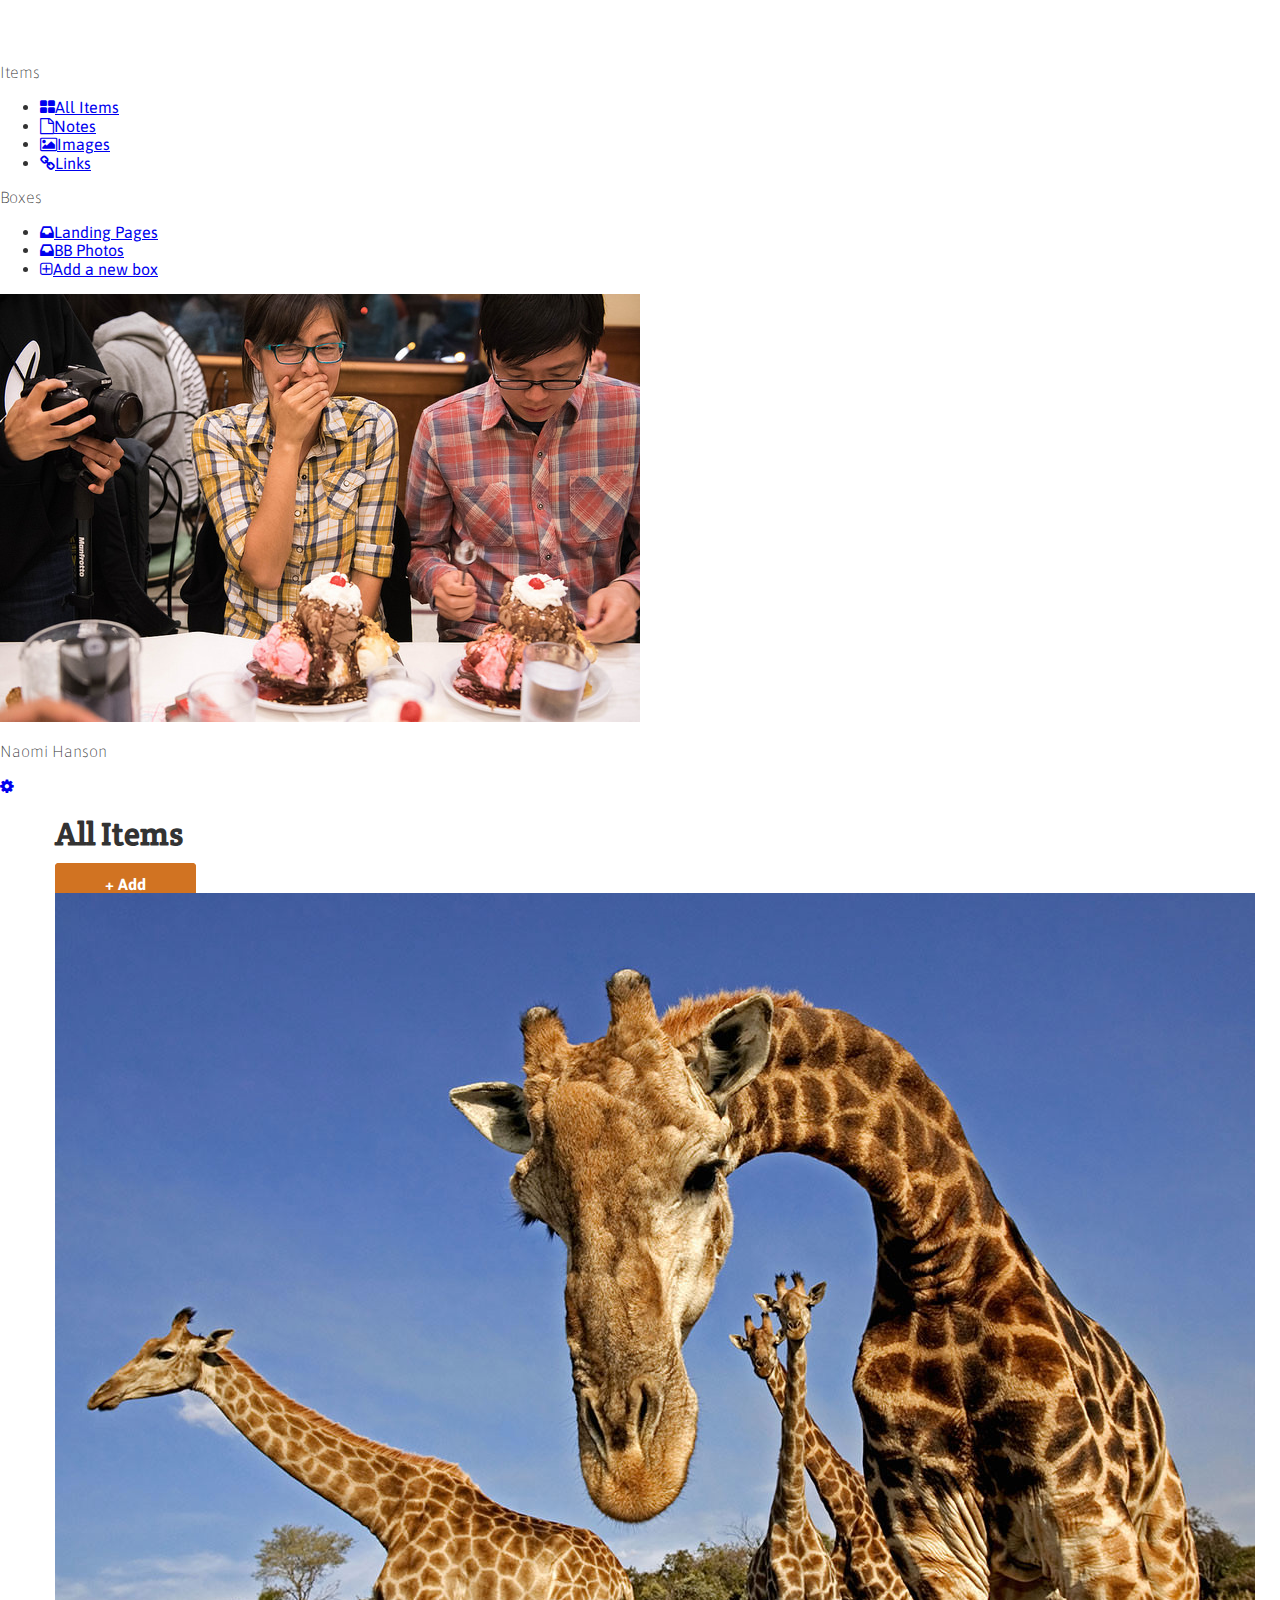
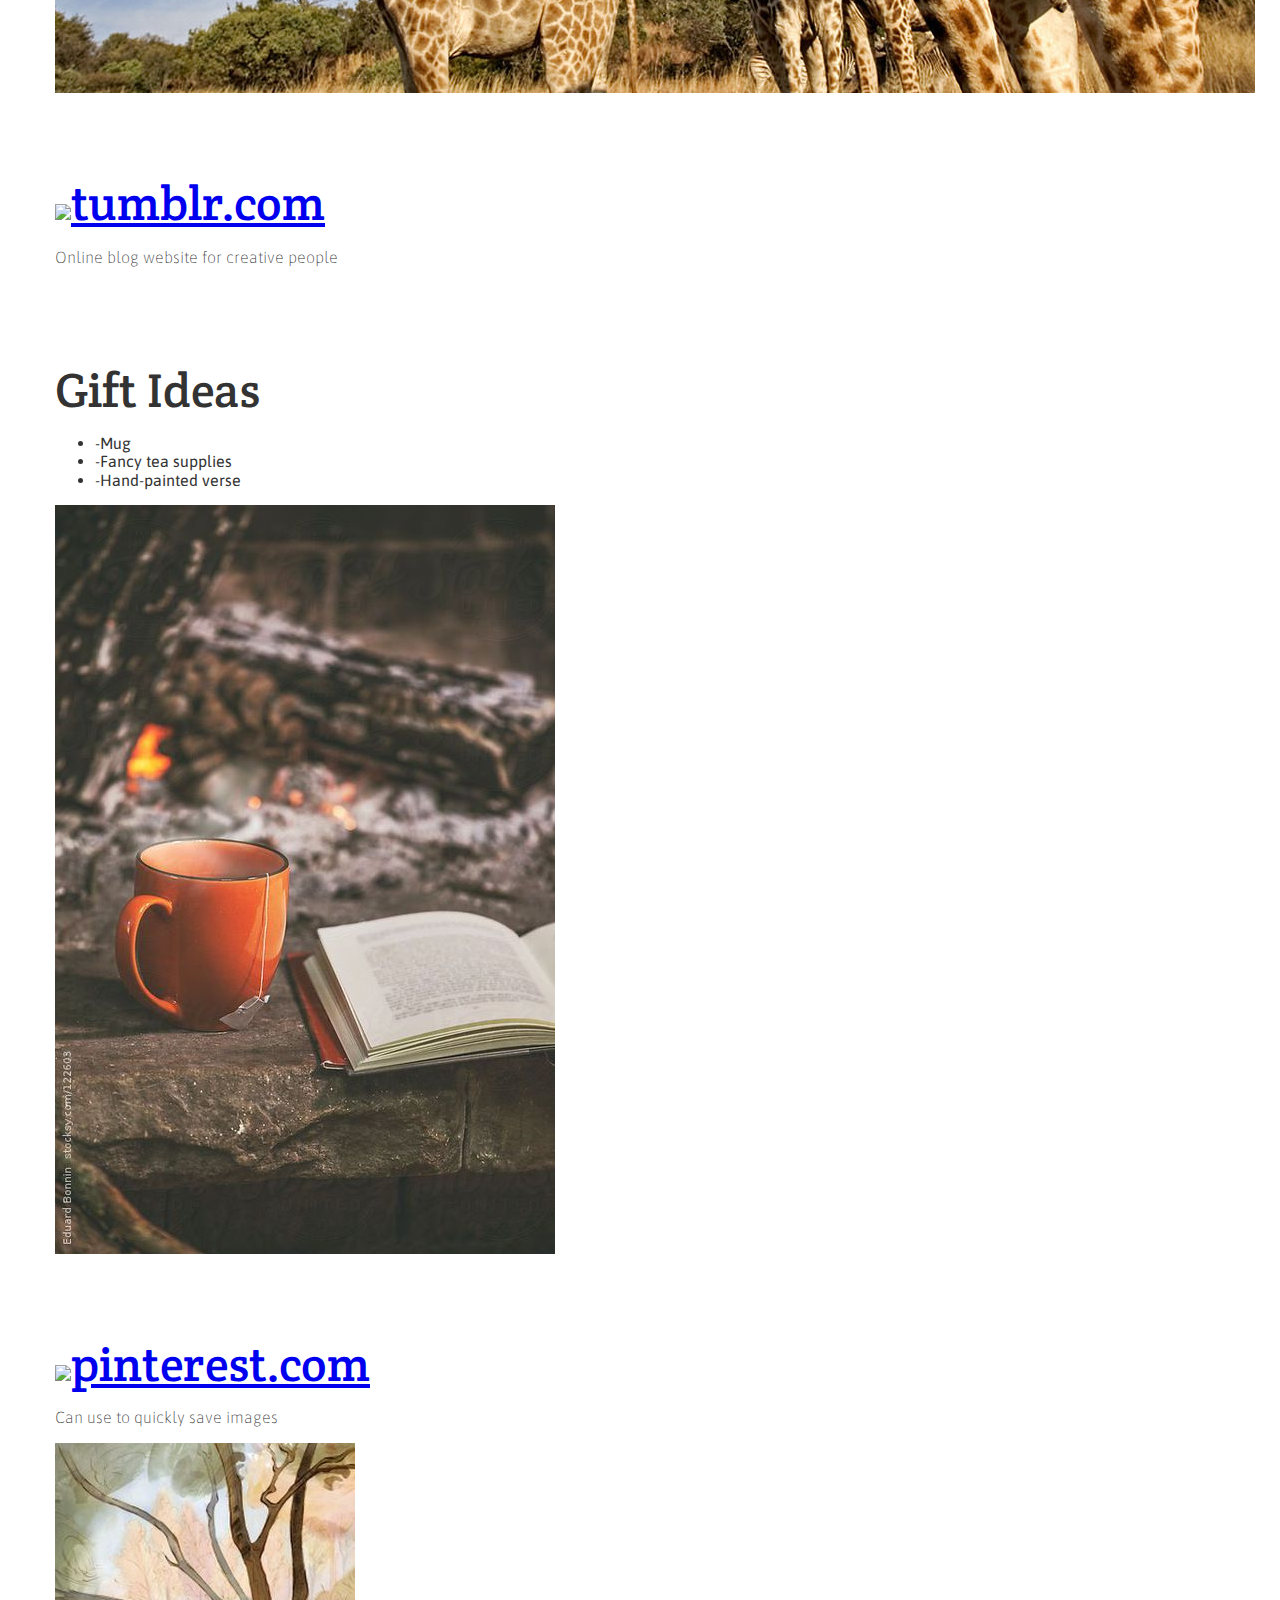
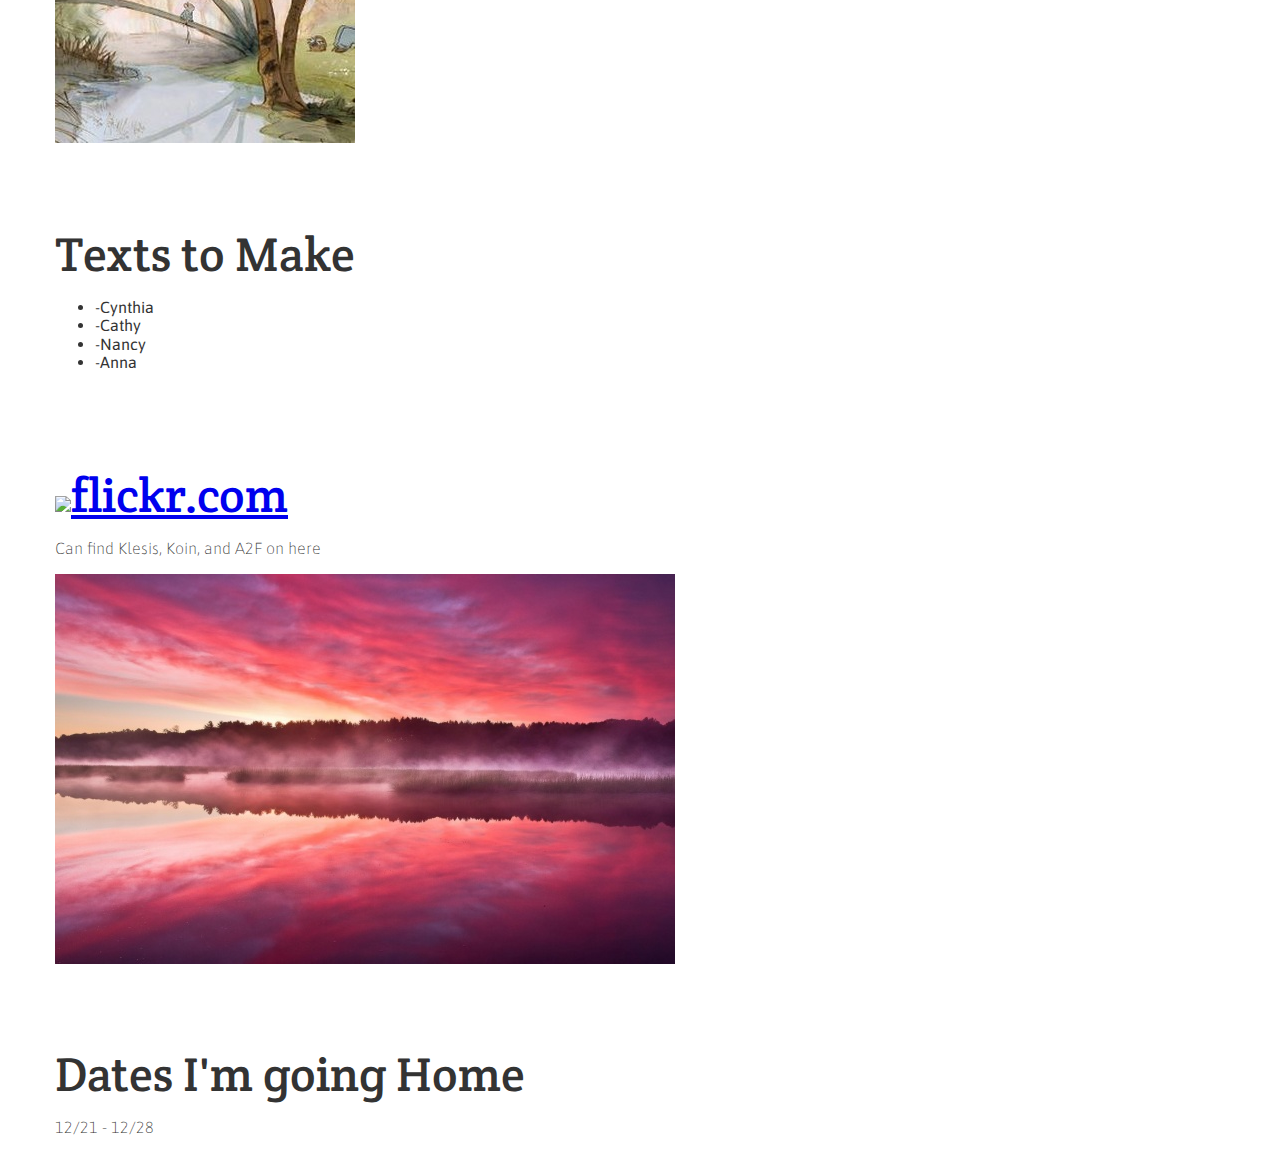
==== dashboard.html @ 6a6fbf98 "Checkpoint-33-completed" ====
<!DOCTYPE html>
<html lang="en-us">
<html>
<head>
	<meta http-equiv="X-UA-Compatible" content="IE=Edge">
	<meta name="viewport" content="width=device-width, intital-scale=1">
	<meta charset="utf-8">
	<title>Dashboard | Schema</title>

	<!-- Google Fonts -->
	<link href="https://fonts.googleapis.com/css?family=Asap:400,400i,700|Crete+Round" rel="stylesheet">

	<!-- CSS -->
	<link rel="stylesheet" type="text/css" href="css/normalize.css">
	<link rel="stylesheet" type="text/css" href="css/style.css">
	<link rel="stylesheet" type="text/css" href="css/font-awesome.css">
	<link rel="stylesheet" type="text/css" href="css/animate.css">
</head>
<body class="dashboard">
	<!-- LEFT NAV -->
	<nav id="left-nav" class="left-nav">
		<a href="#" class="site-logo"><img src="images/site-logo.png"></a>
		<div class="items">
			<p>Items</p>
			<ul>
				<li><a href="#"><i class="fa fa-th-large"></i>All Items</a></li>
				<li><a href="#"><i class="fa fa-file-o"></i>Notes</a></li>
				<li><a href="#"><i class="fa fa-picture-o"></i>Images</a></li>
				<li><a href="#"><i class="fa fa-link"></i>Links</a></li>
			</ul>
			<p>Boxes</p>
			<ul>
				<li><a href="#"><i class="fa fa-inbox"></i>Landing Pages</a></li>
				<li><a href="#"><i class="fa fa-inbox"></i>BB Photos</a></li>
				<li><a href="#"><i class="fa fa-plus-square-o"></i>Add a new box</a></li>
			</ul>
		</div>
		<div class="settings">
			<img src="images/avatar.jpg">
			<p>Naomi Hanson</p>
			<a href="#"><i class="fa fa-cog"></i></a>
		</div>
	</nav>
	<main role="main">
		<!-- CONTENT -->
		<section class="content">
			<div class="container">
				<div class="header">
					<h1>All Items</h1>
					<a href="#" class="btn">+ Add</a>
				</div>
			</div>
			<div class="container">
				<div class="content-item">
					<div class="item-box">
						<img src="images/image-giraffe.jpg">
					</div>
				<div class="content-item">
					<div class="item-box">
						<h2><img src="https://www.tumblr.com/favicon.ico"><a href="https://www.tumblr.com/">tumblr.com</a>
						</h2>
						<p>Online blog website for creative people</p>
					</div>
				<div class="content-item">
					<div class="item-box">
						<h2>Gift Ideas</h2>
						<ul>
							<li>-Mug</li>
							<li>-Fancy tea supplies</li>
							<li>-Hand-painted verse</li>
						</ul>
					</div>
				<div class="content-item">
					<div class="item-box">
						<img src="images/image-mug.jpg">
					</div>
				<div class="content-item">
					<div class="item-box">
						<h2><img src="https://www.pinterest.com/favicon.ico"><a href="https://www.pinterest.com/">pinterest.com</a></h2>
						<p>Can use to quickly save images</p>
					</div>
				<div class="content-item">
					<div class="item-box">
						<img src="images/image-celestine.jpg">
					</div>
				<div class="content-item">
					<div class="item-box">
						<h2>Texts to Make</h2>
						<ul>
							<li>-Cynthia</li>
							<li>-Cathy</li>
							<li>-Nancy</li>
							<li>-Anna</li>
						</ul>
					</div>
				<div class="content-item">
					<div class="item-box">
						<h2><img src="https://www.flickr.com/favicon.ico"><a href="https://www.flickr.com/">flickr.com</a></h2>
						<p>Can find Klesis, Koin, and A2F on here</p>
					</div>
				<div class="content-item">
					<div class="item-box">
						<img src="images/image-sunrise.jpg">
					</div>
				<div class="content-item">
					<div class="item-box">
						<h2>Dates I'm going Home</h2>
						<p>12/21 - 12/28</p>
					</div>
				</div>
			</div>
		</section>
	</main>
</body>
</html>
---- css/style.css ----
html, body {
	overflow-x:hidden;
}
body {
	font-family: "Asap", Helvetica, Arial, sans-serif;
	color: #333333;
}
h1, h2, h3, h4, h5, h6 {
	font-family: "Crete Round", Courier, Times, serif;
}
h2 {
	font-size: 34px;
	font-weight: normal;
	margin-top: 0;
	margin-bottom: 5px;
	padding-top: 80px;
}
p {
	font-size: 16px;
	line-height: 19px;
	font-weight: 100;
}

/* GRID */
.container {
	margin-right: auto;
	margin-left: auto;
	padding-left: 25px;
	padding-right: 25px;
	position: relative;
}
.container:before,
.container:after {
	content: " ";
	display: table;
}
.container:after {
	clear:both;
}
.one-half, .one-third, .one-fourth {
	width: 96%;
	float: left;
	position: relative;
	min-height: 1px;
	margin: 0 2% 20px;
}

/* HEADER */
header {
	color: #000000;
	font-weight: regular;
	}
header .site-logo {
	position: relative;
	top:-5px;
}
header nav {
	padding: lem 0;
	/* Permalink - use to edit and share this gradient: http://colorzilla.com/gradient-editor/#196779+0,448d9c+100 */
	background: #196779; /* Old browsers */
	background: -moz-linear-gradient(45deg,  #196779 0%, #448d9c 100%); /* FF3.6-15 */
	background: -webkit-linear-gradient(45deg,  #196779 0%,#448d9c 100%); /* Chrome10-25,Safari5.1-6 */
	background: linear-gradient(45deg,  #196779 0%,#448d9c 100%); /* W3C, IE10+, FF16+, Chrome26+, Opera12+, Safari7+ */
	filter: progid:DXImageTransform.Microsoft.gradient( startColorstr='#196779', endColorstr='#448d9c',GradientType=1 ); /* IE6-9 fallback on horizontal gradient */
}
header nav ul {
	display: inline;
	text-align: center;
	float: right;
	margin: 10px auto 0;
	padding-top: 30px;
}
header nav ul > li {
	list-style-type: none;
	display: inline;
	margin: 0 20px 0 0;
}
header nav ul > li.btn-outline {
	padding: 10px 15px;
	background: #D17322;
	border: 2px solid #D17322;
	border-radius: 4px; 
	box-shadow: 0px 2px 0px 0px #79400D;
	width: 126px;
    margin: auto auto auto 25px;
    padding: 10px 30px;
}

header nav ul > li.btn-outline:hover {
	background: #79400D;
	border: 2px solid #79400D;
}
header nav ul > li > a {
	color: #FFFFFF;
	text-decoration: none;
}
header nav ul > li.btn-outline:hover > a {
	color: #34495E;
}
header .sign-in-up {
	font-weight: bold;
}
header nav a > img {
	margin: 25px 0 0 0;
}
header .hero {
	text-align: center;
	display: block;
	position: relative;
	background-size: auto;
	min-height: auto;
	background-position-y: 0px; 
}
header .hero h1 {
	font-size: 34px;
	font-weight: normal;
	margin: 40px 0 0;
}
header .hero p {
	font-size: 14px;
	line-height: 26px;
	font-weight: 100;
	margin: 10px 0 40px;
}
header .hero img {
   display: block;
   margin:3em auto 0;
   height: 150px;
   position: center;
}

/* BUTTONS */
.btn {
	border-radius: 4px;
	color: #FFFFFF;
	font-weight: 700;
	text-decoration: none;
	padding: 10px 30px;
	background: #D17322;
	border: 2px solid #D17322;
	box-shadow: 0px 2px 0px 0px #79400D;
	width: 255px;
    margin: auto;
    padding: 10px 48px;
}

/* BENEFITS */
.benefits {
	text-align: center;
	display: block;
	position: relative;
	/* Permalink - use to edit and share this gradient: http://colorzilla.com/gradient-editor/#196779+0,448d9c+100 */
	background: #196779; /* Old browsers */
	background: -moz-linear-gradient(45deg,  #196779 0%, #448d9c 100%); /* FF3.6-15 */
	background: -webkit-linear-gradient(45deg,  #196779 0%,#448d9c 100%); /* Chrome10-25,Safari5.1-6 */
	background: linear-gradient(45deg,  #196779 0%,#448d9c 100%); /* W3C, IE10+, FF16+, Chrome26+, Opera12+, Safari7+ */
	filter: progid:DXImageTransform.Microsoft.gradient( startColorstr='#196779', endColorstr='#448d9c',GradientType=1 ); /* IE6-9 fallback on horizontal gradient */
}
.benefits .container {
	text-decoration: underline;
	color: #FFFFFF;
}
.benefits ul {
	margin: 0 auto;
	padding: 2em 0;
}
.benefits ul li {
	list-style-type: none;
	display: inline-block;
}

.square {
  position: absolute;
  width: 100%; 
  height: 100%; 
  display: table; 
}
.square .group {
  display: table-cell; 
  vertical-align: middle; 
  text-align: center; 
  padding-top: 24px;
}
.notes {
	background: url(images/benefits-notes.jpg);
	width: 100%;
	height: auto;
	position: relative;
	overflow: hidden;
	margin: 0px;
}
.notes img {
	width: 100%;
	height: auto;
	-webkit-box-shadow: 0px 2px 10px 0px rgba(0,0,0,0.5);
	-moz-box-shadow: 0px 2px 10px 0px rgba(0,0,0,0.5);
	box-shadow: 0px 2px 10px 0px rgba(0,0,0,0.5);
}
.notes > .notes-description {
	position: absolute;
	top: 0px;
	left: 0px;
	bottom:3px;
	right:0px;
	background: inherit;
	background-attachment: fixed;
	overflow: hidden;
}

.notes > .notes-description:before {
	content: "";
	position: absolute;
	bottom: -20px;
	left: 0;
	width: 200%;
	height: 200%;
	background: inherit;
	background-attachment: fixed;
}
.notes > .notes-description:after {
	content: "";
	position: absolute;
	bottom: 0;
	left: 0;
	width: 100%;
	height: 100%;
	background: rgba(0,0,0, 0.50)0
}
.notes .notes-description i {
	margin: 0;
	color: #FFFFFF;
	font-size: 60px;
	position: relative;
	z-index: 1;
	padding-bottom: 24px;
}
.notes .notes-description h3 {
	margin: 0;
	color: #FFFFFF;
	font-size: 28px;
	position: relative;
	z-index: 1;
}
.notes .notes-description p {
	margin: 0;
	color: #FFFFFF;
	font-size: 14px;
	position: relative;
	z-index: 1;
	padding-top: 16px;
    margin-left: 25px;
    margin-right: 25px;
}
.notes-description {
	opacity: 0;
	transition: opacity 0.3s linear;
}
.notes:hover .notes-description {
	opacity: 1;
}

/* PRICING */
.pricing {
   text-align: center;
   margin-bottom: 60px;
}
.pricing h2 {
   color: #333333;
}
.pricing p {
   color: #333333;
   font-size: 14px;
   margin-top: 30px;
}
.pricing ul {
   margin:0 auto;
   padding: 2em 0 0 0;
}
.pricing ul li {
   list-style-type: none;
}
.pricing .container .one-third .box ul {
	padding: 1em 0 0 0;
}
.box {
   padding:0 15px 15px;
   background: #FFFFFF;
   box-shadow: 0px 2px 4px 0px rgba(0,0,0,0.20);
   min-height: 401px;
   position: relative;
   margin: 25px;
}
.box.middle {
   min-height: 410px;
   margin:0;
}
.box h3 {
   font-family: "Asap", Helvetica, Arial, sans-serif;
   font-weight: 700;
   color: #FFFFFF;
   text-transform: uppercase;
   background: #448D9C;
   box-shadow: 0px 1px 2px 0px rgba(0,0,0,0.40);
   left:0;
   right:0;
   top:0;
   text-align: center;
   margin:0 -15px 30px;
   padding: 20px 0;
}
.box.middle h3 {
	background: #196779;
}
.box h4 {
   font-size:60px;
   font-weight: normal;
   margin:30px 0 10px;
   color:#333333;
}
.box h4 span {
   font-size:32px;
   vertical-align: top;
}
.box h4 span.month {
   font-family: "Asap", Helvetica, Arial, sans-serif;
   font-weight: 100;
   color:#333333;
   font-size:36px;
   vertical-align: middle;
}
.box ul li {
   font-size:18px;
   margin-bottom:20px;
   font-weight: 100;
}
.box .btn {
   position:absolute;
   bottom:20px;
   left:20px;
   right:20px;
   padding: 10px 0;
}
.small {
   font-size: 12px;
   color: #333333;
   line-height: 15px;
   font-style:italic;
}

/* FOOTER */
footer {
	/* Permalink - use to edit and share this gradient: http://colorzilla.com/gradient-editor/#196779+0,448d9c+100 */
	background: #196779; /* Old browsers */
	background: -moz-linear-gradient(45deg,  #196779 0%, #448d9c 100%); /* FF3.6-15 */
	background: -webkit-linear-gradient(45deg,  #196779 0%,#448d9c 100%); /* Chrome10-25,Safari5.1-6 */
	background: linear-gradient(45deg,  #196779 0%,#448d9c 100%); /* W3C, IE10+, FF16+, Chrome26+, Opera12+, Safari7+ */
	filter: progid:DXImageTransform.Microsoft.gradient( startColorstr='#196779', endColorstr='#448d9c',GradientType=1 ); /* IE6-9 fallback on horizontal gradient */
	color: #FFFFFF;
	height: auto;
	position: relative;
	overflow: hidden;
	z-index: 0;
}
footer .left-footer-block {
	margin-top: 30px;
	width: 90%;
	display: block;
}footer .middle-footer-block {
	margin: 0px;
	width: 97%;
	display: block;
}footer .right-footer-block {
	width: 90%;
	display: block;
}
footer img {
	width: 166px;
	display: block;
	margin-left: auto;
	margin-right: auto;
}
footer p, footer nav ul {
   font-size:16px;
   font-weight:100;
   text-align: center;
   padding: 0;
}
footer nav ul li {
   list-style-type: none;
   display: inline;
   padding: 0;
}
footer nav ul li a {
   color:#FFFFFF;
   text-decoration: none;
}
footer .logo-tagline {
	color: #FFFFFF;
	font-size: 13px;
	margin: 0;
	padding: 0;
	text-align: center;
}
footer div div p {
	font-size: 11.66px;
	vertical-align: bottom;
}
footer .copyright-block {
	margin: 0;
    width: auto;
    text-align: center;
}

/* @media */
@media (min-width: 768px) {
	.container {
		width: 750px;
	}
	h2 {
		font-size: 48px;
	}
	header .hero h1 {
		font-size: 52px;
	}
	header .hero p {
		font-size: 22px;
	}
	header .hero img {
	   display: block;
	   margin:3em auto 0;
	   height: 300px;
	   position: center;
	}
	.benefits {
		height: 649px;
	}
	.benefits .one-third {
		margin: 0;
		width: 33.3333%
	}
	.box {
	   margin: 25px 0 0;
	}
	.box.middle {
	   min-height: 456px;
	   margin-top:0px;
	}
	footer {
		height: 125px;
	}
	footer .left-footer-block {
		margin-top: 30px;
		width: 18%;
		display: inline-block;
	}
	footer .middle-footer-block {
		margin-top: 30px;
		width: 52%;
		display: inline-block;
	}
	footer .right-footer-block {
		width: 18%;
		display: inline-block;
	}
	footer img {
		width: 166px;
		display: block;
		margin-left: 0;
		margin-right: auto;
	}
	footer .logo-tagline {
		text-align: left;
	}
	footer .copyright-block {
		padding-top: 78px;
		margin: 0;
	    width: auto;
	    text-align: right;
	}
}
@media (min-width: 992px) {
	.container {
		width: 970px;
	}
	.one-half {
		width: 46%;
	}
	.one-third {
		width: 29.33333%;
	}
	.one-fourth {
		width: 21%;
	}
}
@media (min-width: 1200px) {
	.container {
		width: 1170px;
	}
	header .hero {
		text-align: left;
		display: block;
		position: relative;
		background: url('../images/dashboard.png') top right no-repeat;
		min-height: 670px;
		background-position-y: 80px; 
	}
	header .hero h1 {
		font-weight: normal;
		margin: 270px 0 0;
	}
	header .hero p {
		line-height: 26px;
		font-weight: 100;
		margin: 10px 0 40px;
	}
	header .hero img {
	   display: none;
	}
}
@media (min-width: 1920px) {
	.container {
		width: 90%;
	}
}
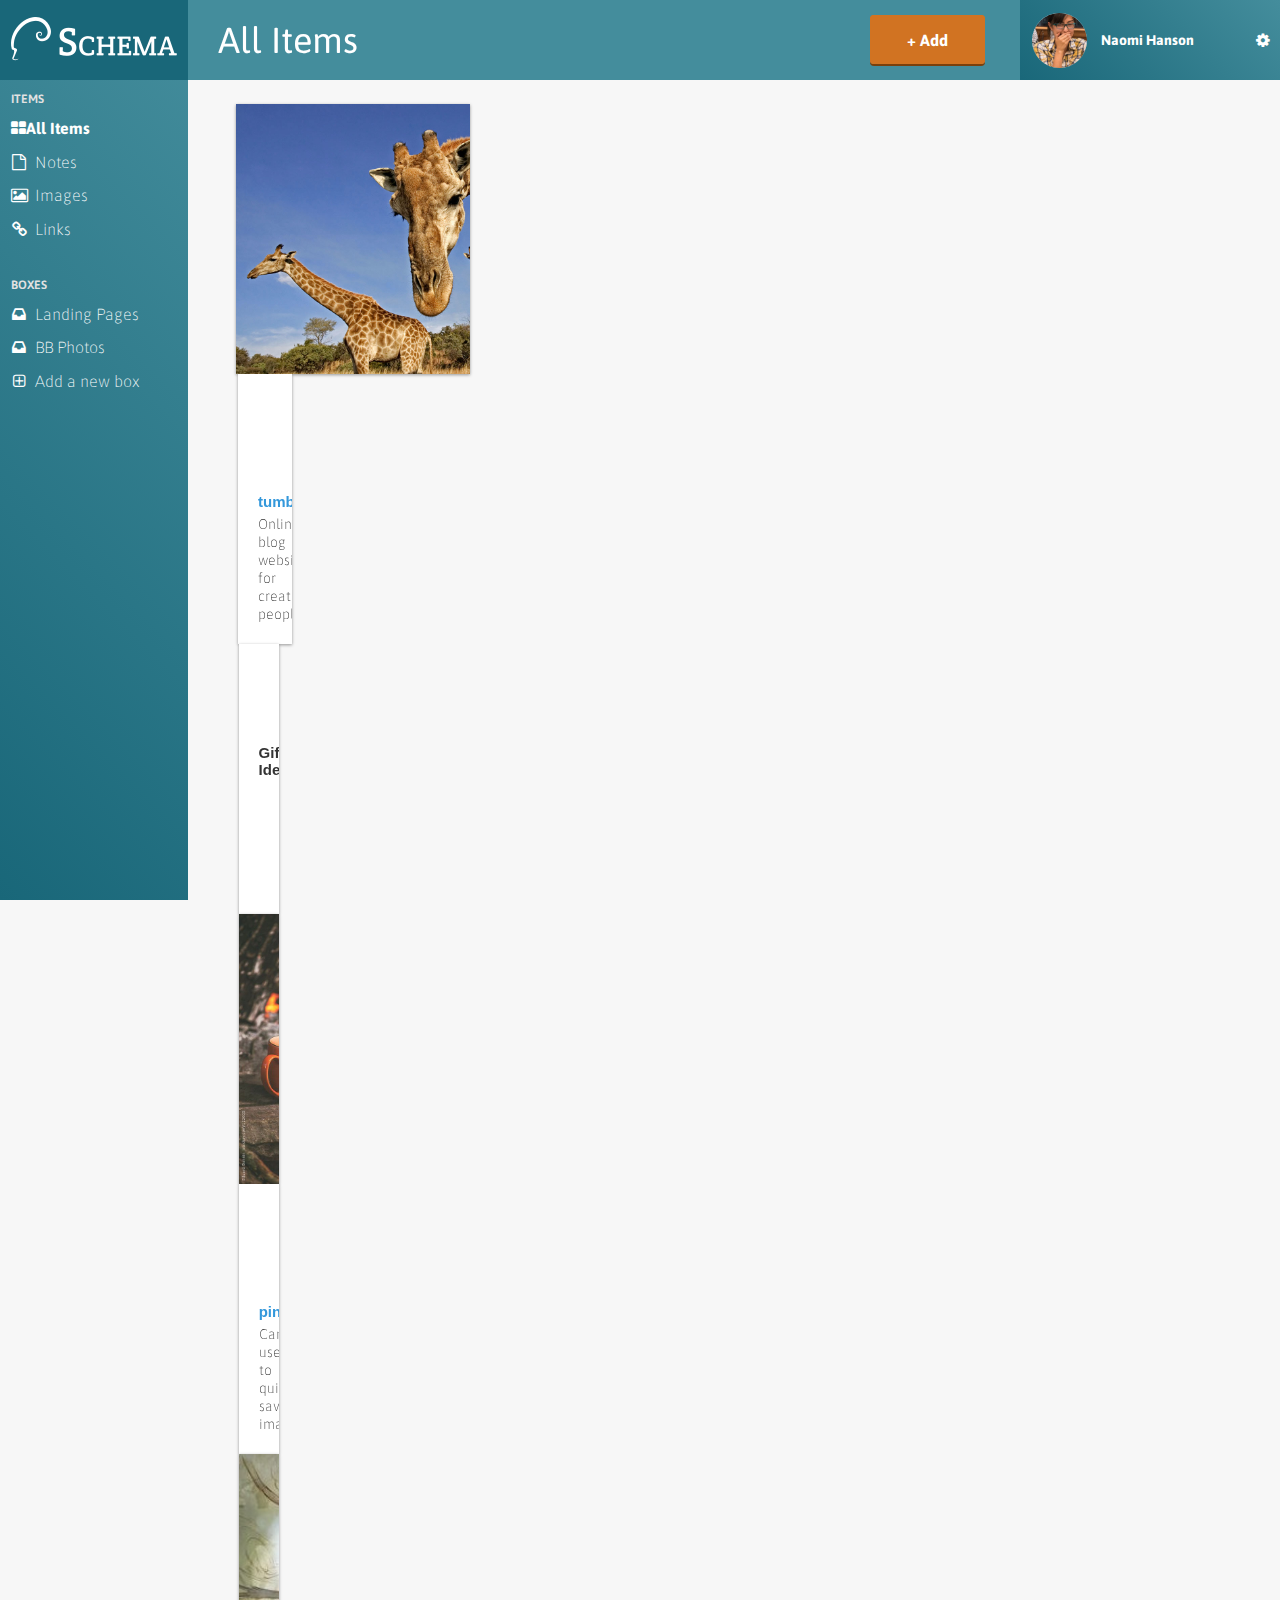
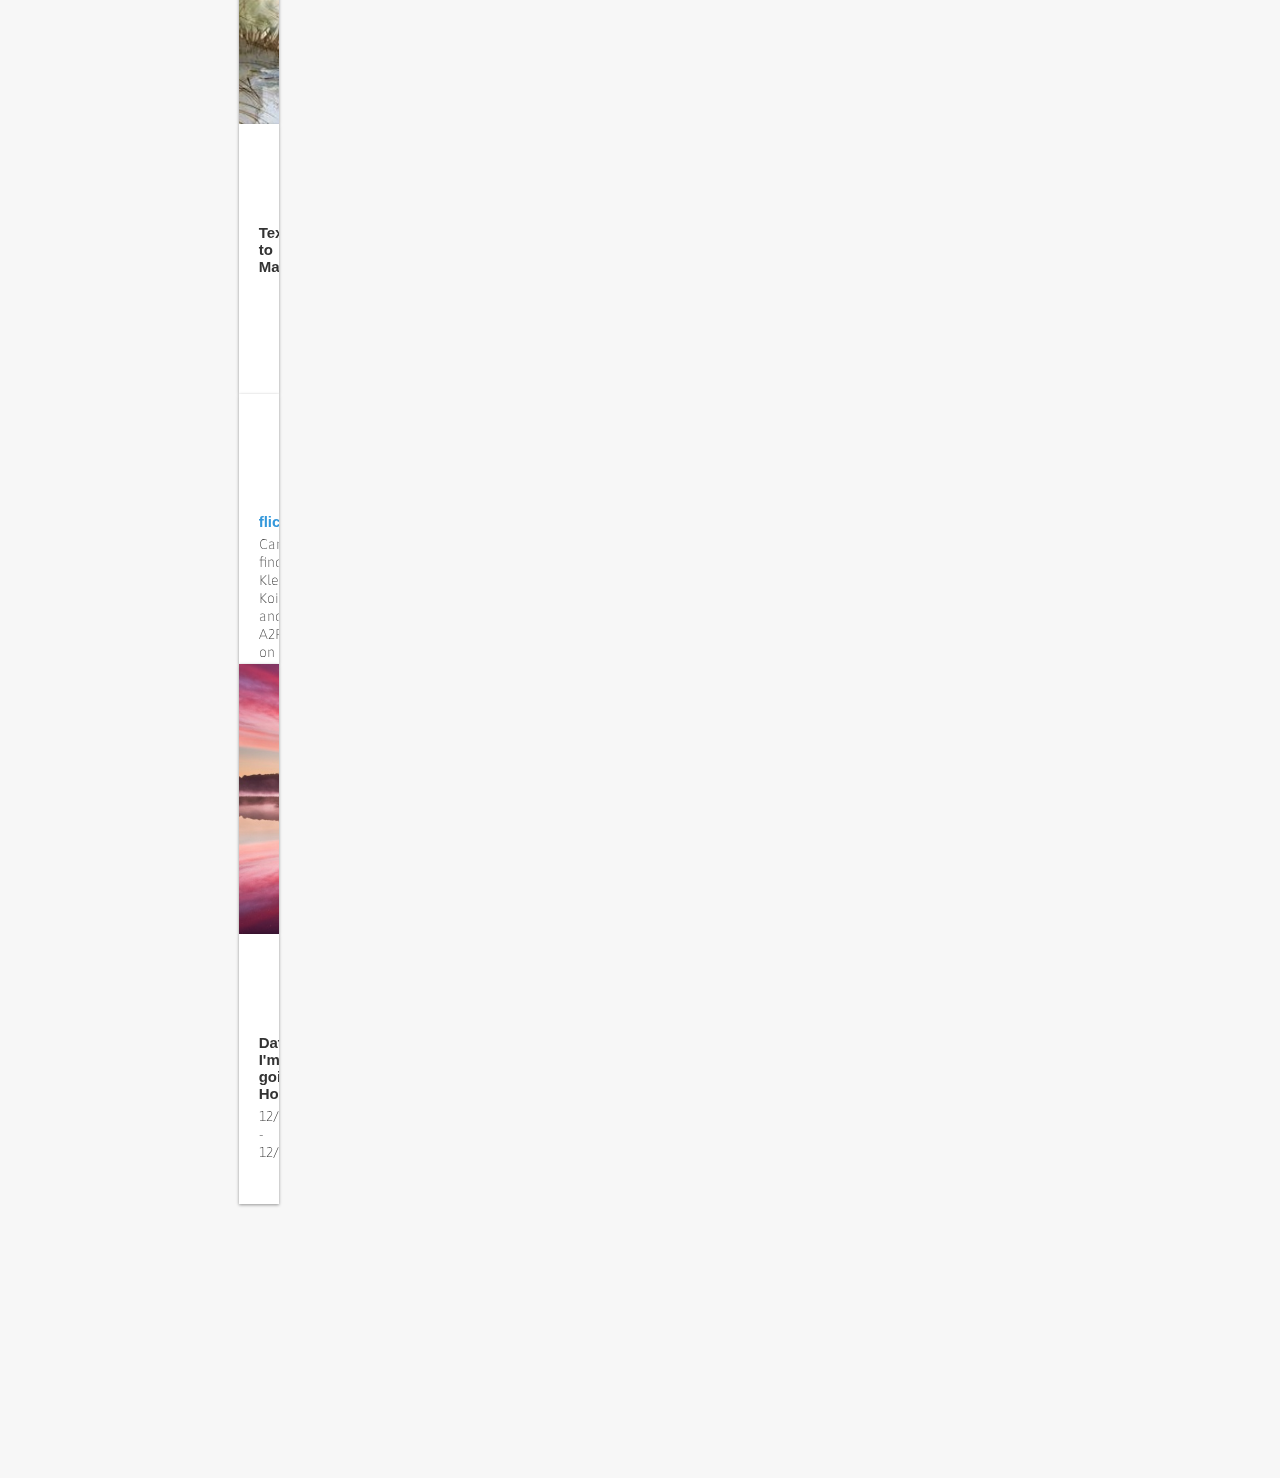
==== commit c2c5591d: "Progress: Left Nav and Top Header Bar" ====
--- a/dashboard.html
+++ b/dashboard.html
@@ -23,9 +23,9 @@
 		<div class="items">
 			<p>Items</p>
 			<ul>
-				<li><a href="#"><i class="fa fa-th-large"></i>All Items</a></li>
+				<li><i class="fa fa-th-large"></i><strong>All Items</strong></li>
 				<li><a href="#"><i class="fa fa-file-o"></i>Notes</a></li>
-				<li><a href="#"><i class="fa fa-picture-o"></i>Images</a></li>
+				<li><a href="images.html"><i class="fa fa-picture-o"></i>Images</a></li>
 				<li><a href="#"><i class="fa fa-link"></i>Links</a></li>
 			</ul>
 			<p>Boxes</p>
@@ -35,21 +35,35 @@
 				<li><a href="#"><i class="fa fa-plus-square-o"></i>Add a new box</a></li>
 			</ul>
 		</div>
-		<div class="settings">
-			<img src="images/avatar.jpg">
-			<p>Naomi Hanson</p>
-			<a href="#"><i class="fa fa-cog"></i></a>
+	</nav>
+
+	<!-- HEADER -->
+	<header>
+		<div class="container">
+			<div class="left-block">
+				<div class="header">
+					<h1>All Items</h1>
+				</div>
+			</div>
+			<div class="right-block">
+				<div class="middle-block">
+					<div class="header">
+						<a href="#" class="btn">+ Add</a>	
+					</div>
+				</div>
+				<div class="settings">
+					<img src="images/avatar.jpg">
+					<p><strong>Naomi Hanson</strong></p>
+					<a href="#"><i class="fa fa-cog"></i></a>
+				</div>
+			</div>
 		</div>
-	</nav>
+	</header>
+
 	<main role="main">
+
 		<!-- CONTENT -->
 		<section class="content">
-			<div class="container">
-				<div class="header">
-					<h1>All Items</h1>
-					<a href="#" class="btn">+ Add</a>
-				</div>
-			</div>
 			<div class="container">
 				<div class="content-item">
 					<div class="item-box">
--- a/css/style.css
+++ b/css/style.css
@@ -53,6 +53,9 @@
 header .site-logo {
 	position: relative;
 	top:-5px;
+}
+header .one-third > .logo {
+	width: 20%;
 }
 header nav {
 	padding: lem 0;
@@ -65,10 +68,14 @@
 }
 header nav ul {
 	display: inline;
-	text-align: center;
+	text-align: left;
 	float: right;
 	margin: 10px auto 0;
 	padding-top: 30px;
+	padding-left: 0px
+}
+header nav .menu ul {
+	float: left;
 }
 header nav ul > li {
 	list-style-type: none;
@@ -411,7 +418,220 @@
     text-align: center;
 }
 
+ /* DASHBOARD */
+ .dashboard {
+   background:#F7F7F7;
+ }
+ .dashboard > header .container {
+ 	padding: 0px;
+ 	margin: 0 auto 0 0;
+ }
+ .dashboard .left-nav {
+   height: 100vh;
+   width:14.66666667%;
+   color:#FFFFFF;
+   /* Permalink - use to edit and share this gradient: http://colorzilla.com/gradient-editor/#196779+0,448d9c+100 */
+   background: #196779; /* Old browsers */
+   background: -moz-linear-gradient(45deg,  #196779 0%, #448d9c 100%); /* FF3.6-15 */
+   background: -webkit-linear-gradient(45deg,  #196779 0%,#448d9c 100%); /* Chrome10-25,Safari5.1-6 */
+   background: linear-gradient(45deg,  #196779 0%,#448d9c 100%); /* W3C, IE10+, FF16+, Chrome26+, Opera12+, Safari7+ */
+   filter: progid:DXImageTransform.Microsoft.gradient( startColorstr='#196779', endColorstr='#448d9c',GradientType=1 ); /* IE6-9 fallback on horizontal gradient */
+   float:left;
+   position: fixed;
+   display:block;
+ }
+ .dashboard .left-nav .site-logo {
+   padding:16.5px 0;
+   background:#196779;
+   display:block;
+   text-align: center;
+ }
+ .dashboard .left-nav .items {
+   padding:0 6%;
+ }
+ .dashboard .left-nav .items p {
+   font-weight: 600;
+   text-transform: uppercase;
+   font-size: 12px;
+   color: #E2E2E2;
+   line-height: 15px;
+ }
+ .dashboard .left-nav .items ul {
+   margin:0 0 40px;
+   padding:0;
+ }
+ .dashboard .left-nav .items ul li {
+   list-style-type: none;
+   margin-bottom: 15px;
+ }
+ .dashboard .left-nav .items ul li a {
+   color:#FFFFFF;
+   text-decoration: none;
+   font-weight: 100;
+ }
+ .dashboard .left-nav .items ul li a i {
+   width:16px;
+   text-align: center;
+   margin-right:8px;
+ }
+ .dashboard header {
+ 	background: #448D9C;
+ 	color: #FFFFFF;
+ 	height: 80px;
+ 	width:85.33333333%;
+ 	position: relative;
+ 	float:right;
+ 	overflow: hidden;
+ 	z-index: 0;
+ }
+ .dashboard header .left-block {
+ 	width: 200px;
+ 	position: fixed;
+ 	margin-right: 30px;
+ }
+ .dashboard header .right-block .settings {
+ 	padding: 13px 0;
+ 	margin: 0 auto;
+ 	display: block;
+   position:absolute;
+   /* Permalink - use to edit and share this gradient: http://colorzilla.com/gradient-editor/#196779+0,448d9c+100 */
+   background: #196779; /* Old browsers */
+   background: -moz-linear-gradient(45deg,  #196779 0%, #448d9c 100%); /* FF3.6-15 */
+   background: -webkit-linear-gradient(45deg,  #196779 0%,#448d9c 100%); /* Chrome10-25,Safari5.1-6 */
+   background: linear-gradient(45deg,  #196779 0%,#448d9c 100%); /* W3C, IE10+, FF16+, Chrome26+, Opera12+, Safari7+ */
+   filter: progid:DXImageTransform.Microsoft.gradient( startColorstr='#196779', endColorstr='#448d9c',GradientType=1 ); /* IE6-9 fallback on horizontal gradient */
+   width:260px;
+   right: 0px;
+   clear: both;
+ }
+ .dashboard header .middle-block {
+ 	width: 120px;
+ 	float: right;
+ 	margin-right: 290px;
+ 	margin-top: 30px;
+ }
+ .dashboard header .btn {
+	background: #D17322;
+    border: 2px solid #D17322;
+    border-radius: 4px;
+    box-shadow: 0px 2px 0px 0px #79400D;
+    width: 111px;
+    padding: 13.5px 35px;
+    text-align: center;
+ }
+ .dashboard header .left-block .header {
+   margin:20px 1% 30px 30px;
+ }
+  .dashboard header .right-block .header {
+   margin:0;
+ }
+ .dashboard header .header h1 {
+   font-family: "Asap", Helvetica, Arial, sans-serif;
+   font-weight: 400;
+   font-size: 36px;
+   text-align: left;
+   display:inline-block;
+   margin: 0;
+ }
+ .dashboard header .settings img {
+   height:55px;
+   width:55px;
+   border-radius: 50%;
+   margin-left:12px;
+   display: inline;
+ }
+ .dashboard header .settings p {
+   display: inline-block;
+   vertical-align: top;
+   color: #FFFFFF;
+   padding-top: 18px;
+   font-weight: 400;
+   margin:0 0 0 10px;
+   font-size: 14px;
+ }
+ .dashboard header .settings a {
+   color:#FFFFFF;
+   text-decoration: none;
+   text-align: right;
+   float: right;
+   margin-right: 10px;
+   margin-top: 18px;
+ }
+
+ /* CONTENT */
+ .content {
+   padding:6em 1% 1.5em;
+   float:right;
+   width:98%;
+   position: relative;
+ }
+  .content-item {
+   width:96%;
+   margin:0 2% 25px;
+   float:left;
+   display:block;
+ }
+ .item-box {
+   display:block;
+   height:230px;
+   background: #FFFFFF;
+   box-shadow: 0px 1px 3px 0px rgba(0,0,0,0.40);
+   position: relative;
+   overflow: hidden;
+   padding:20px;
+ }
+ .item-box > img {
+   position:absolute;
+   height:100%;
+   width:auto;
+   top:0;
+   left:0;
+   right:0;
+ }
+ .item-box h2 {
+   font-family: 'Lato', Helvetica, Arial, sans-serif;
+   font-weight: 700;
+   font-size: 15px;
+   line-height: 17px;
+   margin:0;
+ }
+ .item-box h2 a {
+   color: #3498DB;
+   text-decoration: none;
+ }
+ .item-box h2 img {
+   width:16px;
+   height:16px;
+   position:relative;
+   top:2px;
+   margin-right:5px;
+ }
+ .item-box p {
+   font-size: 14px;
+   color: #333333;
+   line-height: 18px;
+   margin:5px 0 0;
+ }
+
 /* @media */
+
+/* LARGER MOBILE DEVICES */
+ @media (min-width:460px) {
+   .content {
+     padding:1.5em 1%;
+     float:right;
+     width:90%;
+     position: relative;
+   }
+   .content-item {
+     width:46%;
+     margin:0 2% 25px;
+     float:left;
+     display:block;
+   }
+ }
+
+/* TABLETS */
 @media (min-width: 768px) {
 	.container {
 		width: 750px;
@@ -477,7 +697,32 @@
 	    width: auto;
 	    text-align: right;
 	}
-}
+	.dashboard > header .container {
+		width: 100%
+	}
+	.dashboard > .one-third {
+    width: 28.44433333%;
+    float: left;
+    position: relative;
+    min-height: 1px;
+    margin: 0 2% 20px;
+	}
+	.content {
+     padding:1.5em 5%;
+     float:right;
+     width:90%;
+     position: relative;
+   }
+   .content > .container {
+     width:700px;
+   }
+   .content-item {
+     width:31.33333%;
+     margin:0 1% 25px;
+   }
+}
+
+/* LAPTOPS AND DESKTOPS */
 @media (min-width: 992px) {
 	.container {
 		width: 970px;
@@ -486,12 +731,33 @@
 		width: 46%;
 	}
 	.one-third {
-		width: 29.33333%;
+		width: 29.999999%;
 	}
 	.one-fourth {
 		width: 21%;
 	}
-}
+	.logo {
+		width: 20%;
+	}
+	.menu {
+		width: 40%;
+	}
+	.content {
+     padding:1.5em 1%;
+     float:right;
+     width:83.33333333%;
+     position: relative;
+   }
+   .content > .container {
+     width:auto;
+   }
+   .content-item {
+     width:23%;
+     margin:0 1% 25px;
+   }
+}
+
+/* EXTRA LARGE SCREENS */
 @media (min-width: 1200px) {
 	.container {
 		width: 1170px;
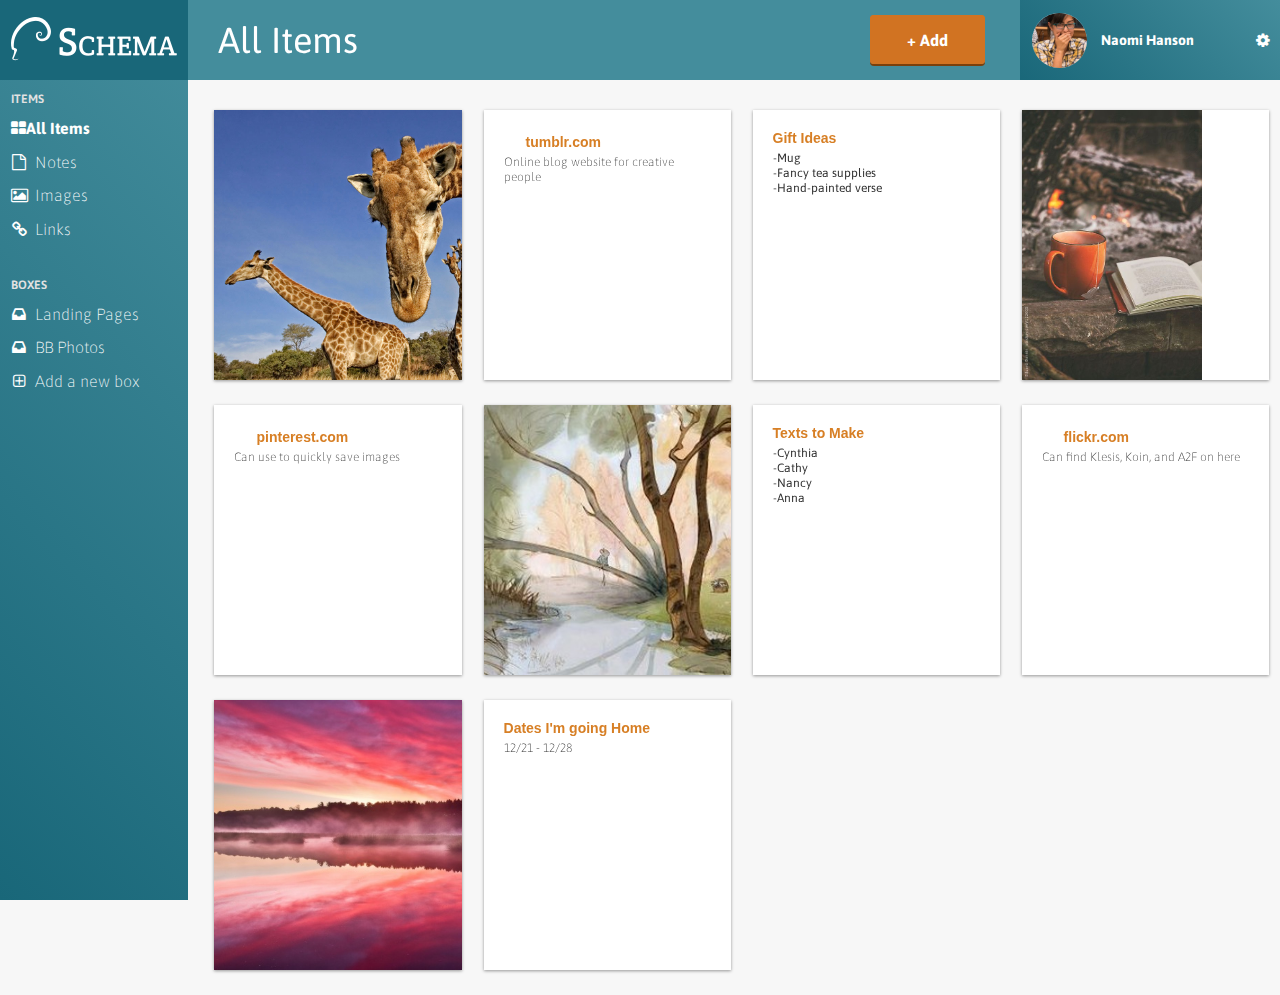
==== commit bd624026: "Checkpoint-34-completed" ====
--- a/dashboard.html
+++ b/dashboard.html
@@ -69,12 +69,14 @@
 					<div class="item-box">
 						<img src="images/image-giraffe.jpg">
 					</div>
+				</div>
 				<div class="content-item">
 					<div class="item-box">
 						<h2><img src="https://www.tumblr.com/favicon.ico"><a href="https://www.tumblr.com/">tumblr.com</a>
 						</h2>
 						<p>Online blog website for creative people</p>
 					</div>
+				</div>
 				<div class="content-item">
 					<div class="item-box">
 						<h2>Gift Ideas</h2>
@@ -84,19 +86,23 @@
 							<li>-Hand-painted verse</li>
 						</ul>
 					</div>
+				</div>
 				<div class="content-item">
 					<div class="item-box">
 						<img src="images/image-mug.jpg">
 					</div>
+				</div>
 				<div class="content-item">
 					<div class="item-box">
 						<h2><img src="https://www.pinterest.com/favicon.ico"><a href="https://www.pinterest.com/">pinterest.com</a></h2>
 						<p>Can use to quickly save images</p>
 					</div>
+				</div>
 				<div class="content-item">
 					<div class="item-box">
 						<img src="images/image-celestine.jpg">
 					</div>
+				</div>
 				<div class="content-item">
 					<div class="item-box">
 						<h2>Texts to Make</h2>
@@ -107,15 +113,18 @@
 							<li>-Anna</li>
 						</ul>
 					</div>
+				</div>
 				<div class="content-item">
 					<div class="item-box">
 						<h2><img src="https://www.flickr.com/favicon.ico"><a href="https://www.flickr.com/">flickr.com</a></h2>
 						<p>Can find Klesis, Koin, and A2F on here</p>
 					</div>
+				</div>
 				<div class="content-item">
 					<div class="item-box">
 						<img src="images/image-sunrise.jpg">
 					</div>
+				</div>
 				<div class="content-item">
 					<div class="item-box">
 						<h2>Dates I'm going Home</h2>
--- a/css/style.css
+++ b/css/style.css
@@ -65,6 +65,12 @@
 	background: -webkit-linear-gradient(45deg,  #196779 0%,#448d9c 100%); /* Chrome10-25,Safari5.1-6 */
 	background: linear-gradient(45deg,  #196779 0%,#448d9c 100%); /* W3C, IE10+, FF16+, Chrome26+, Opera12+, Safari7+ */
 	filter: progid:DXImageTransform.Microsoft.gradient( startColorstr='#196779', endColorstr='#448d9c',GradientType=1 ); /* IE6-9 fallback on horizontal gradient */
+}
+header nav .container > .one-third {
+	float: right;
+}
+header nav .container > .menu, header nav .container > .logo {
+	float: left;
 }
 header nav ul {
 	display: inline;
@@ -422,10 +428,6 @@
  .dashboard {
    background:#F7F7F7;
  }
- .dashboard > header .container {
- 	padding: 0px;
- 	margin: 0 auto 0 0;
- }
  .dashboard .left-nav {
    height: 100vh;
    width:14.66666667%;
@@ -479,10 +481,15 @@
  	color: #FFFFFF;
  	height: 80px;
  	width:85.33333333%;
- 	position: relative;
  	float:right;
+ 	right: 0;
+ 	position: fixed;
+ 	display: block;
  	overflow: hidden;
- 	z-index: 0;
+ }
+ .dashboard > header .container {
+ 	padding: 0px;
+ 	margin: 0 auto 0 0;
  }
  .dashboard header .left-block {
  	width: 200px;
@@ -493,7 +500,7 @@
  	padding: 13px 0;
  	margin: 0 auto;
  	display: block;
-   position:absolute;
+   position: absolute;
    /* Permalink - use to edit and share this gradient: http://colorzilla.com/gradient-editor/#196779+0,448d9c+100 */
    background: #196779; /* Old browsers */
    background: -moz-linear-gradient(45deg,  #196779 0%, #448d9c 100%); /* FF3.6-15 */
@@ -560,12 +567,16 @@
 
  /* CONTENT */
  .content {
-   padding:6em 1% 1.5em;
+ 	margin-top: 80px;
    float:right;
    width:98%;
    position: relative;
  }
-  .content-item {
+ .content .container {
+ 	margin: 0px;
+    padding: 30px 0 0 16px;
+ }
+.content-item {
    width:96%;
    margin:0 2% 25px;
    float:left;
@@ -589,28 +600,38 @@
    right:0;
  }
  .item-box h2 {
+ 	color: #D77F25;
    font-family: 'Lato', Helvetica, Arial, sans-serif;
    font-weight: 700;
-   font-size: 15px;
-   line-height: 17px;
+   font-size: 14px;
+   line-height: 16px;
    margin:0;
+   padding: 0;
  }
  .item-box h2 a {
-   color: #3498DB;
+   color: #D77F25;
    text-decoration: none;
  }
  .item-box h2 img {
-   width:16px;
-   height:16px;
+   width:17px;
+   height:17px;
    position:relative;
    top:2px;
    margin-right:5px;
  }
  .item-box p {
-   font-size: 14px;
+   font-size: 12px;
    color: #333333;
-   line-height: 18px;
+   line-height: 15px;
    margin:5px 0 0;
+ }
+ .item-box ul {
+ 	list-style-type: none;
+   font-size: 12px;
+   color: #333333;
+   line-height: 15px;
+   margin:5px 0 0;
+   padding: 0;
  }
 
 /* @media */
@@ -618,10 +639,9 @@
 /* LARGER MOBILE DEVICES */
  @media (min-width:460px) {
    .content {
-     padding:1.5em 1%;
-     float:right;
-     width:90%;
-     position: relative;
+    float:right;
+    width: 90%;
+    position: relative;
    }
    .content-item {
      width:46%;
@@ -707,19 +727,23 @@
     min-height: 1px;
     margin: 0 2% 20px;
 	}
-	.content {
-     padding:1.5em 5%;
-     float:right;
-     width:90%;
-     position: relative;
-   }
+    .content {
+ 	margin-top: 80px;
+   float:right;
+   width:85.333333%;
+   position: relative;
+	}
    .content > .container {
      width:700px;
    }
    .content-item {
      width:31.33333%;
      margin:0 1% 25px;
-   }
+ 	}
+	.content .container {
+	 	margin: 0px;
+	    padding: 30px 0 0 16px;
+ 	}
 }
 
 /* LAPTOPS AND DESKTOPS */
@@ -731,7 +755,7 @@
 		width: 46%;
 	}
 	.one-third {
-		width: 29.999999%;
+		width: 29.3333333%;
 	}
 	.one-fourth {
 		width: 21%;
@@ -740,12 +764,11 @@
 		width: 20%;
 	}
 	.menu {
-		width: 40%;
+		width: 38%;
 	}
 	.content {
-     padding:1.5em 1%;
-     float:right;
-     width:83.33333333%;
+	float:right;
+	width: 83.333333%
      position: relative;
    }
    .content > .container {
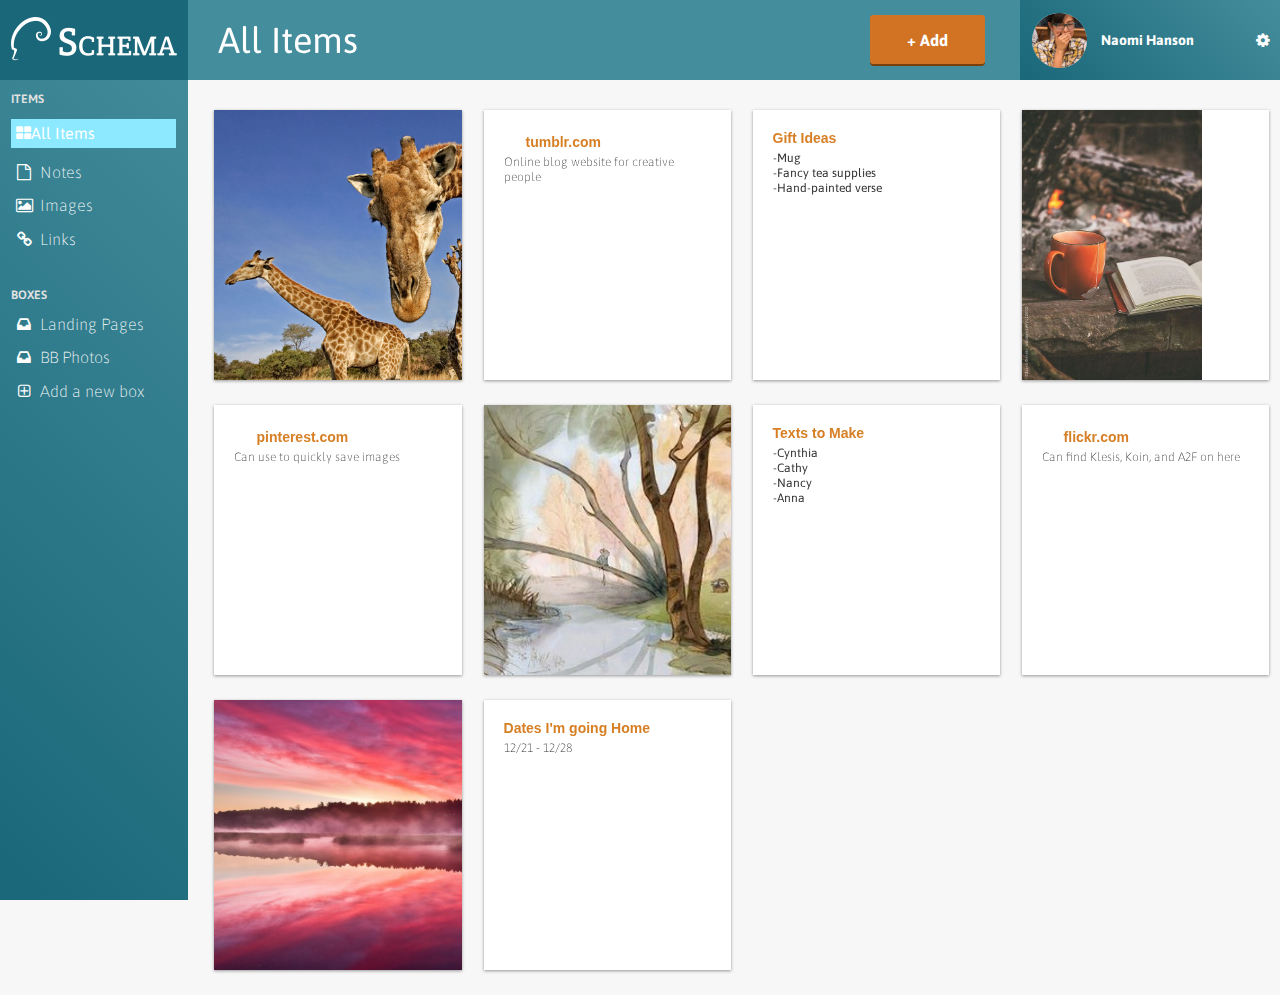
==== commit 4700bc19: "Assignment-34-completed" ====
--- a/dashboard.html
+++ b/dashboard.html
@@ -23,7 +23,7 @@
 		<div class="items">
 			<p>Items</p>
 			<ul>
-				<li><i class="fa fa-th-large"></i><strong>All Items</strong></li>
+				<li class="active"><i class="fa fa-th-large"></i>All Items</li>
 				<li><a href="#"><i class="fa fa-file-o"></i>Notes</a></li>
 				<li><a href="images.html"><i class="fa fa-picture-o"></i>Images</a></li>
 				<li><a href="#"><i class="fa fa-link"></i>Links</a></li>
--- a/css/style.css
+++ b/css/style.css
@@ -475,6 +475,11 @@
    width:16px;
    text-align: center;
    margin-right:8px;
+   margin-left: 5px;
+ }
+ .dashboard .left-nav .active {
+ 	background: #8DE9FF;
+ 	padding: 5px;
  }
  .dashboard header {
  	background: #448D9C;
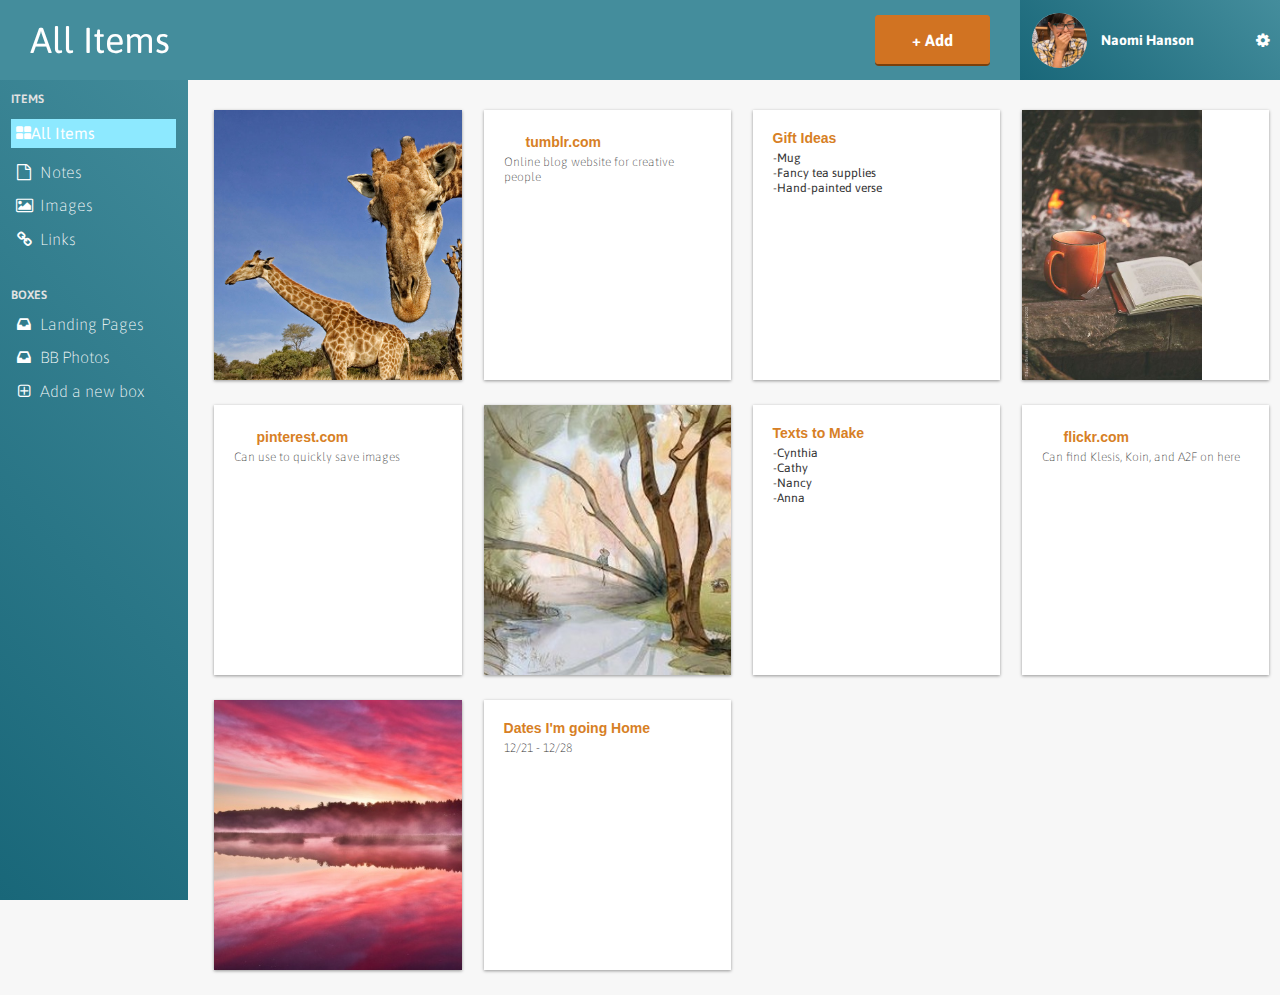
==== commit 1bc0aee3: "Checkpoint-35-completed" ====
--- a/dashboard.html
+++ b/dashboard.html
@@ -15,8 +15,14 @@
 	<link rel="stylesheet" type="text/css" href="css/style.css">
 	<link rel="stylesheet" type="text/css" href="css/font-awesome.css">
 	<link rel="stylesheet" type="text/css" href="css/animate.css">
+	<link rel="stylesheet" type="text/css" href="css/dropit.css">
+
+	<!-- JavaScript -->
+
 </head>
 <body class="dashboard">
+	<!-- RESPONSIVE NAV -->
+	<a href="#" class="hamburger" id="menu">&#9776;</a>
 	<!-- LEFT NAV -->
 	<nav id="left-nav" class="left-nav">
 		<a href="#" class="site-logo"><img src="images/site-logo.png"></a>
@@ -48,7 +54,17 @@
 			<div class="right-block">
 				<div class="middle-block">
 					<div class="header">
-						<a href="#" class="btn">+ Add</a>	
+						<!-- <a href="#" class="btn">+ Add</a> -->
+						<ul class="menu">
+				            <li>
+				              <a href="#" class="btn">+ Add</a>
+				              <ul>
+				                  <li><a href="#"><i class="fa fa-file-o"></i> Note</a></li>
+				                  <li><a href="#"><i class="fa fa-picture-o"></i> Image</a></li>
+				                  <li><a href="#"><i class="fa fa-link"></i> Link</a></li>
+				              </ul>
+				            </li>
+				        </ul>
 					</div>
 				</div>
 				<div class="settings">
@@ -134,5 +150,13 @@
 			</div>
 		</section>
 	</main>
+   <script src="js/jquery-3.1.1.min.js"></script>
+   <script src="js/dropit.js"></script>
+   <script type="text/javascript">
+     $(".menu").dropit();
+     $("#menu").click(function(){
+     	$("#left-nav").toggleClass("open", 200);
+     });
+   </script>
 </body>
 </html>--- a/css/style.css
+++ b/css/style.css
@@ -69,7 +69,7 @@
 header nav .container > .one-third {
 	float: right;
 }
-header nav .container > .menu, header nav .container > .logo {
+header nav .container > .homepage-menu, header nav .container > .logo {
 	float: left;
 }
 header nav ul {
@@ -80,7 +80,7 @@
 	padding-top: 30px;
 	padding-left: 0px
 }
-header nav .menu ul {
+header nav .homepage-menu ul {
 	float: left;
 }
 header nav ul > li {
@@ -428,19 +428,49 @@
  .dashboard {
    background:#F7F7F7;
  }
- .dashboard .left-nav {
-   height: 100vh;
-   width:14.66666667%;
-   color:#FFFFFF;
-   /* Permalink - use to edit and share this gradient: http://colorzilla.com/gradient-editor/#196779+0,448d9c+100 */
-   background: #196779; /* Old browsers */
-   background: -moz-linear-gradient(45deg,  #196779 0%, #448d9c 100%); /* FF3.6-15 */
-   background: -webkit-linear-gradient(45deg,  #196779 0%,#448d9c 100%); /* Chrome10-25,Safari5.1-6 */
-   background: linear-gradient(45deg,  #196779 0%,#448d9c 100%); /* W3C, IE10+, FF16+, Chrome26+, Opera12+, Safari7+ */
-   filter: progid:DXImageTransform.Microsoft.gradient( startColorstr='#196779', endColorstr='#448d9c',GradientType=1 ); /* IE6-9 fallback on horizontal gradient */
+ .left-nav {
+ 	height: 100%;
+ 	width: 280px;
+ 	color: #FFFFFF;
+ 	background: #34495E;
+   background-image: linear-gradient(206deg, #5F81A3 0%, #34495E 94%);
    float:left;
    position: fixed;
+   position:absolute;
    display:block;
+   -webkit-transition: all 0.3s ease-in-out;
+   -moz-transition: all 0.3s ease-in-out;
+   -o-transition: all 0.3s ease-in-out;
+   transition: all 0.3s ease-in-out;
+   transform: translate(-280px,0);
+     -webkit-transform: translate(-280px,0); /** Chrome & Safari **/
+     -o-transform: translate(-280px,0); /** Opera **/
+     -moz-transform: translate(-280px,0); /** Firefox **/
+ }
+ .left-nav.open {
+   display:block;
+   width:280px;
+   -webkit-transition: all 0.3s ease-in-out;
+   -moz-transition: all 0.3s ease-in-out;
+   -o-transition: all 0.3s ease-in-out;
+   transition: all 0.3s ease-in-out;
+   transform: translate(0,0);
+     -webkit-transform: translate(0,0); /** Chrome & Safari **/
+     -o-transform: translate(0,0); /** Opera **/
+     -moz-transform: translate(0,0); /** Firefox **/
+     z-index: 100;
+ }
+ .hamburger {
+ 	position:absolute;
+   z-index: 1000;
+   background:#196779;
+   color:#FFF;
+   text-decoration: none;
+   font-size: 22px;
+   padding: 10px 15px;
+   border-radius: 4px;
+   left: 5px;
+   top: 15px;
  }
  .dashboard .left-nav .site-logo {
    padding:16.5px 0;
@@ -485,12 +515,12 @@
  	background: #448D9C;
  	color: #FFFFFF;
  	height: 80px;
- 	width:85.33333333%;
+ 	width:100%;
  	float:right;
  	right: 0;
  	position: fixed;
  	display: block;
- 	overflow: hidden;
+ 	z-index: 1;
  }
  .dashboard > header .container {
  	padding: 0px;
@@ -502,7 +532,7 @@
  	margin-right: 30px;
  }
  .dashboard header .right-block .settings {
- 	padding: 13px 0;
+ 	padding: 13px 0 9px;
  	margin: 0 auto;
  	display: block;
    position: absolute;
@@ -520,7 +550,7 @@
  	width: 120px;
  	float: right;
  	margin-right: 290px;
- 	margin-top: 30px;
+ 	margin-top: 15px;
  }
  .dashboard header .btn {
 	background: #D17322;
@@ -768,9 +798,37 @@
 	.logo {
 		width: 20%;
 	}
-	.menu {
+	.homepage-menu {
 		width: 38%;
 	}
+	.left-nav {
+     height: 100vh;
+     width:14.66666667%;
+     color:#FFFFFF;
+   /* Permalink - use to edit and share this gradient: http://colorzilla.com/gradient-editor/#196779+0,448d9c+100 */
+   background: #196779; /* Old browsers */
+   background: -moz-linear-gradient(45deg,  #196779 0%, #448d9c 100%); /* FF3.6-15 */
+   background: -webkit-linear-gradient(45deg,  #196779 0%,#448d9c 100%); /* Chrome10-25,Safari5.1-6 */
+   background: linear-gradient(45deg,  #196779 0%,#448d9c 100%); /* W3C, IE10+, FF16+, Chrome26+, Opera12+, Safari7+ */
+   filter: progid:DXImageTransform.Microsoft.gradient( startColorstr='#196779', endColorstr='#448d9c',GradientType=1 ); /* IE6-9 fallback on horizontal gradient */
+  	float:left;
+     position: fixed;
+     display:block;
+     transform: translate(0,0);
+     -webkit-transform: translate(0,0); /** Chrome & Safari **/
+     -o-transform: translate(0,0); /** Opera **/
+     -moz-transform: translate(0,0); /** Firefox **/
+   	}
+   .left-nav.open {
+     width:14.66666667%;
+     transform: translate(0,0);
+     -webkit-transform: translate(0,0); /** Chrome & Safari **/
+     -o-transform: translate(0,0); /** Opera **/
+     -moz-transform: translate(0,0); /** Firefox **/
+   	}
+   .hamburger {
+     display:none;
+   	}
 	.content {
 	float:right;
 	width: 83.333333%
--- a/css/dropit.css
+++ b/css/dropit.css
@@ -0,0 +1,67 @@
+/*
+ * Dropit v1.1.0
+ * http://dev7studios.com/dropit
+ *
+ * Copyright 2012, Dev7studios
+ * Free to use and abuse under the MIT license.
+ * http://www.opensource.org/licenses/mit-license.php
+ */
+
+/* These styles assume you are using ul and li */
+.dropit {
+  list-style: none;
+  padding: 0;
+  margin: 15px 0 0;
+  float:right;
+  display:inline-block;
+  overflow: visible;
+}
+.dropit .dropit-trigger { position: relative; }
+.dropit .dropit-submenu {
+  position: absolute;
+  top: 100%;
+  right: 0; /* dropdown left or right */
+  z-index: 1000;
+  display: none;
+  min-width: 90px;
+  list-style: none;
+  padding: 20px;
+  margin: 20px 0 0;
+}
+.dropit .dropit-open .dropit-submenu {
+  display: block;
+   background: #FFFFFF;
+   box-shadow: 0px 2px 4px 0px rgba(0,0,0,0.30);
+   border-radius: 8px;
+}
+ .dropit .dropit-open .dropit-submenu:after {
+  content: " ";
+  position: absolute;
+  border-style: solid;
+  border-width: 0 8px 8px;
+  border-color: #FFFFFF transparent;
+  display: block;
+  width: 0;
+  z-index: 1;
+  top: -8px;
+  right: 10px;
+ }
+ .dropit .dropit-open .dropit-submenu li {
+  display: block;
+  margin-bottom: 20px;
+  margin-left: 10px;
+ }
+ .dropit .dropit-open .dropit-submenu li:last-child {
+  margin-bottom: 0px;
+ }
+ .dropit .dropit-open .dropit-submenu li a {
+  color:#347F8F;
+  text-decoration: none;
+  font-family: "Asap", Helvetica, Arial, sans-serif;
+  font-weight:100;
+ } 
+ .dropit .dropit-open .dropit-submenu li a i {
+   width:16px;
+   text-align: center;
+   margin-right:10px;
+ }
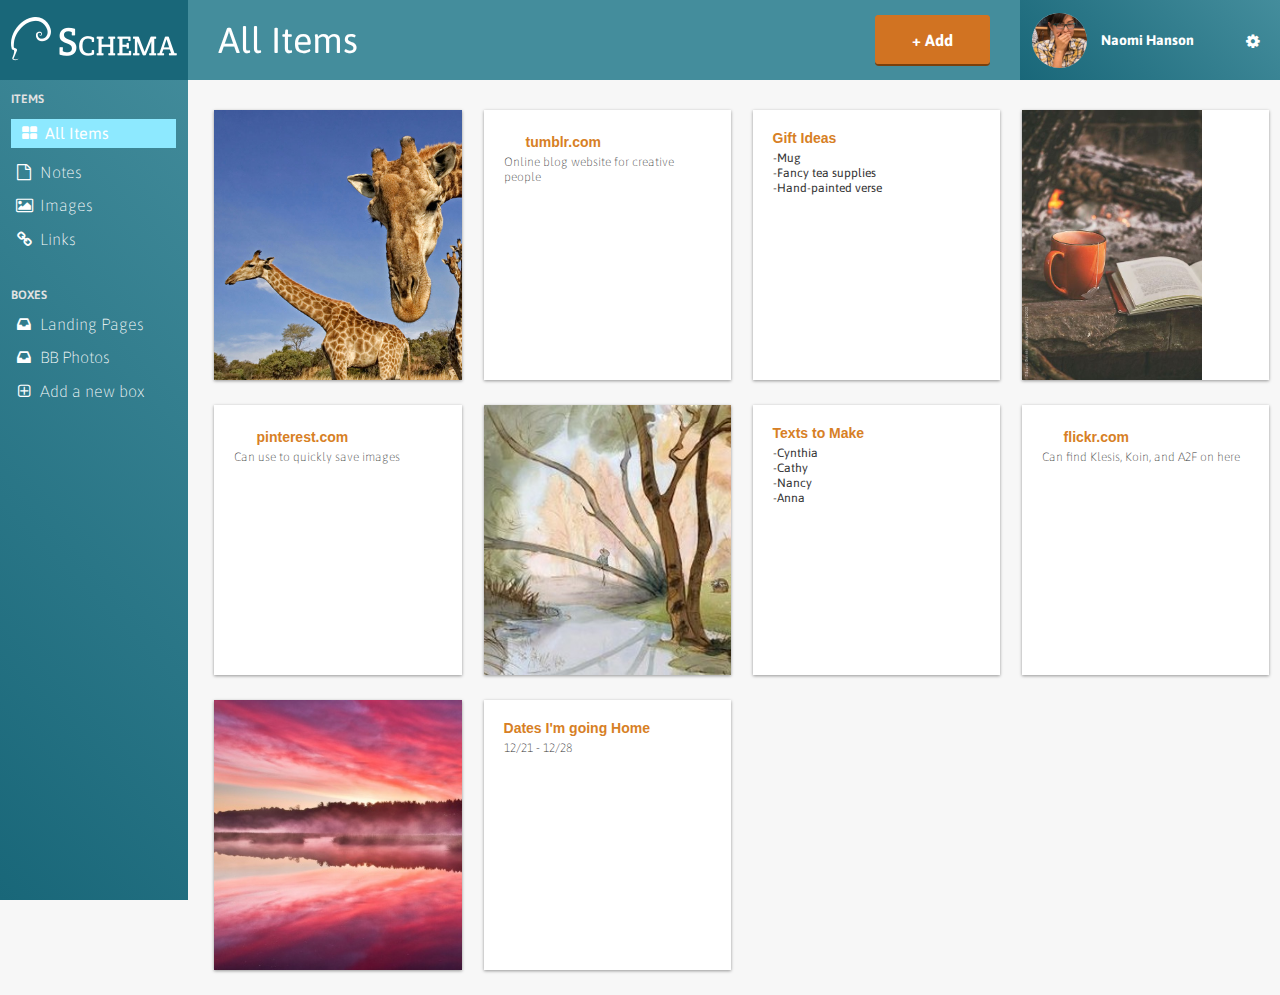
==== commit 74837f0f: "Assignment-35-completed" ====
--- a/dashboard.html
+++ b/dashboard.html
@@ -16,13 +16,13 @@
 	<link rel="stylesheet" type="text/css" href="css/font-awesome.css">
 	<link rel="stylesheet" type="text/css" href="css/animate.css">
 	<link rel="stylesheet" type="text/css" href="css/dropit.css">
+</head>
 
-	<!-- JavaScript -->
+<body class="dashboard">
 
-</head>
-<body class="dashboard">
 	<!-- RESPONSIVE NAV -->
 	<a href="#" class="hamburger" id="menu">&#9776;</a>
+
 	<!-- LEFT NAV -->
 	<nav id="left-nav" class="left-nav">
 		<a href="#" class="site-logo"><img src="images/site-logo.png"></a>
@@ -41,6 +41,20 @@
 				<li><a href="#"><i class="fa fa-plus-square-o"></i>Add a new box</a></li>
 			</ul>
 		</div>
+		<div class="settings">
+			<img src="images/avatar.jpg">
+			<p><strong>Naomi Hanson</strong></p>
+			<ul class="menu">
+	            <li>
+	            	<a href="#"><i class="fa fa-cog"></i></a>
+	            	<ul>
+	                  <li><a href="#"><i class="fa fa-cog"></i> Account Settings</a></li>
+	                  <li><a href="#"><i class="fa fa-group"></i> Collaborators</a></li>
+	                  <li><a href="#"><i class="fa fa-sign-out"></i> Sign Out</a></li>
+	              </ul>
+	            </li>
+	        </ul>
+		</div>
 	</nav>
 
 	<!-- HEADER -->
@@ -54,7 +68,6 @@
 			<div class="right-block">
 				<div class="middle-block">
 					<div class="header">
-						<!-- <a href="#" class="btn">+ Add</a> -->
 						<ul class="menu">
 				            <li>
 				              <a href="#" class="btn">+ Add</a>
@@ -70,7 +83,16 @@
 				<div class="settings">
 					<img src="images/avatar.jpg">
 					<p><strong>Naomi Hanson</strong></p>
-					<a href="#"><i class="fa fa-cog"></i></a>
+					<ul class="menu">
+			            <li>
+			            	<a href="#"><i class="fa fa-cog"></i></a>
+			            	<ul>
+			                  <li><a href="#"><i class="fa fa-cog"></i> Account Settings</a></li>
+			                  <li><a href="#"><i class="fa fa-group"></i> Collaborators</a></li>
+			                  <li><a href="#"><i class="fa fa-sign-out"></i> Sign Out</a></li>
+			              </ul>
+			            </li>
+			        </ul>
 				</div>
 			</div>
 		</div>
--- a/css/style.css
+++ b/css/style.css
@@ -49,7 +49,53 @@
 header {
 	color: #000000;
 	font-weight: regular;
-	}
+	} 
+.top-nav {
+ 	height: 100%;
+ 	width: 280px;
+ 	color: #FFFFFF;
+   background: #196779; /* Old browsers */
+   background: -moz-linear-gradient(45deg,  #196779 0%, #448d9c 100%); /* FF3.6-15 */
+   background: -webkit-linear-gradient(45deg,  #196779 0%,#448d9c 100%); /* Chrome10-25,Safari5.1-6 */
+   background: linear-gradient(45deg,  #196779 0%,#448d9c 100%); /* W3C, IE10+, FF16+, Chrome26+, Opera12+, Safari7+ */
+   filter: progid:DXImageTransform.Microsoft.gradient( startColorstr='#196779', endColorstr='#448d9c',GradientType=1 ); /* IE6-9 fallback on horizontal gradient */
+   float:left;
+   position: fixed;
+   display:block;
+   -webkit-transition: all 0.3s ease-in-out;
+   -moz-transition: all 0.3s ease-in-out;
+   -o-transition: all 0.3s ease-in-out;
+   transition: all 0.3s ease-in-out;
+   transform: translate(-280px,0);
+     -webkit-transform: translate(-280px,0); /** Chrome & Safari **/
+     -o-transform: translate(-280px,0); /** Opera **/
+     -moz-transform: translate(-280px,0); /** Firefox **/
+ }
+.top-nav.open {
+   display:block;
+   width:100px;
+   -webkit-transition: all 0.3s ease-in-out;
+   -moz-transition: all 0.3s ease-in-out;
+   -o-transition: all 0.3s ease-in-out;
+   transition: all 0.3s ease-in-out;
+   transform: translate(0,0);
+     -webkit-transform: translate(0,0); /** Chrome & Safari **/
+     -o-transform: translate(0,0); /** Opera **/
+     -moz-transform: translate(0,0); /** Firefox **/
+     z-index: 100;
+ }
+.hamburger {
+ 	position:fixed;
+   z-index: 1000;
+   background:#196779;
+   color:#FFF;
+   text-decoration: none;
+   font-size: 22px;
+   padding: 10px 15px;
+   border-radius: 4px;
+   left: 5px;
+   top: 15px;
+ }
 header .site-logo {
 	position: relative;
 	top:-5px;
@@ -428,15 +474,17 @@
  .dashboard {
    background:#F7F7F7;
  }
- .left-nav {
+ .dashboard > .left-nav {
  	height: 100%;
  	width: 280px;
  	color: #FFFFFF;
- 	background: #34495E;
-   background-image: linear-gradient(206deg, #5F81A3 0%, #34495E 94%);
+   background: #196779; /* Old browsers */
+   background: -moz-linear-gradient(45deg,  #196779 0%, #448d9c 100%); /* FF3.6-15 */
+   background: -webkit-linear-gradient(45deg,  #196779 0%,#448d9c 100%); /* Chrome10-25,Safari5.1-6 */
+   background: linear-gradient(45deg,  #196779 0%,#448d9c 100%); /* W3C, IE10+, FF16+, Chrome26+, Opera12+, Safari7+ */
+   filter: progid:DXImageTransform.Microsoft.gradient( startColorstr='#196779', endColorstr='#448d9c',GradientType=1 ); /* IE6-9 fallback on horizontal gradient */
    float:left;
    position: fixed;
-   position:absolute;
    display:block;
    -webkit-transition: all 0.3s ease-in-out;
    -moz-transition: all 0.3s ease-in-out;
@@ -447,7 +495,7 @@
      -o-transform: translate(-280px,0); /** Opera **/
      -moz-transform: translate(-280px,0); /** Firefox **/
  }
- .left-nav.open {
+ .dashboard > .left-nav.open {
    display:block;
    width:280px;
    -webkit-transition: all 0.3s ease-in-out;
@@ -460,8 +508,8 @@
      -moz-transform: translate(0,0); /** Firefox **/
      z-index: 100;
  }
- .hamburger {
- 	position:absolute;
+ .dashboard > .hamburger {
+ 	position:fixed;
    z-index: 1000;
    background:#196779;
    color:#FFF;
@@ -473,7 +521,7 @@
    top: 15px;
  }
  .dashboard .left-nav .site-logo {
-   padding:16.5px 0;
+   padding:16.5px 0 16.5px 40px;
    background:#196779;
    display:block;
    text-align: center;
@@ -507,9 +555,51 @@
    margin-right:8px;
    margin-left: 5px;
  }
+ .dashboard .left-nav .items ul li i {
+   width:16px;
+   text-align: center;
+   margin-right:8px;
+   margin-left: 5px;
+ }
  .dashboard .left-nav .active {
  	background: #8DE9FF;
  	padding: 5px;
+ }
+ .dashboard .left-nav .settings {
+ 	position: fixed;   
+   background: #448D9C;
+   width: 100%;
+   bottom: 0;
+   left: 0;
+   right: 0;
+   padding: 10px 0;
+ }
+ .dashboard .left-nav .settings img {
+   height:55px;
+   width:55px;
+   border-radius: 50%;
+   margin-left:12px;
+   display: inline;
+ }
+ .dashboard .left-nav .settings p {
+   display: inline-block;
+   vertical-align: top;
+   color: #FFFFFF;
+   padding-top: 18px;
+   font-weight: 400;
+   margin:0 0 0 10px;
+   font-size: 14px;
+ }
+ .dashboard .left-nav .settings a {
+ 	color:#FFFFFF;
+   text-decoration: none;
+   text-align: right;
+   float: right;
+   margin-right: 20px;
+   margin-top: 4px;
+ }
+ .dashboard .left-nav .settings ul a {
+ 	text-align: left;
  }
  .dashboard header {
  	background: #448D9C;
@@ -530,6 +620,7 @@
  	width: 200px;
  	position: fixed;
  	margin-right: 30px;
+ 	margin-left: 45px;
  }
  .dashboard header .right-block .settings {
  	padding: 13px 0 9px;
@@ -549,7 +640,7 @@
  .dashboard header .middle-block {
  	width: 120px;
  	float: right;
- 	margin-right: 290px;
+ 	margin-right: 20px;
  	margin-top: 15px;
  }
  .dashboard header .btn {
@@ -570,10 +661,10 @@
  .dashboard header .header h1 {
    font-family: "Asap", Helvetica, Arial, sans-serif;
    font-weight: 400;
-   font-size: 36px;
+   font-size: 30px;
    text-align: left;
    display:inline-block;
-   margin: 0;
+   margin: 4px;
  }
  .dashboard header .settings img {
    height:55px;
@@ -596,15 +687,21 @@
    text-decoration: none;
    text-align: right;
    float: right;
-   margin-right: 10px;
-   margin-top: 18px;
+   margin-right: 20px;
+   margin-top: 4px;
+ }
+ .dashboard header .settings ul a {
+ 	text-align: left;
+ }
+ .dashboard header .right-block .settings {
+ 	display: none;
  }
 
  /* CONTENT */
  .content {
  	margin-top: 80px;
    float:right;
-   width:98%;
+   width:100%;
    position: relative;
  }
  .content .container {
@@ -673,9 +770,12 @@
 
 /* LARGER MOBILE DEVICES */
  @media (min-width:460px) {
+ 	.dashboard header .header h1 {
+	   font-size: 36px;
+	   margin: 0;
+	}
    .content {
     float:right;
-    width: 90%;
     position: relative;
    }
    .content-item {
@@ -686,6 +786,19 @@
    }
  }
 
+ /* Moving the .settings from the .left-nav to header */
+ @media (min-width: 690px) {
+ 	.dashboard header .right-block .settings {
+ 		display: block;
+ 	}
+ 	.dashboard .left-nav .settings {
+ 		display: none;
+ 	}
+ .dashboard header .middle-block {
+ 	margin-right: 290px;
+ 	}
+ }
+
 /* TABLETS */
 @media (min-width: 768px) {
 	.container {
@@ -765,11 +878,10 @@
     .content {
  	margin-top: 80px;
    float:right;
-   width:85.333333%;
    position: relative;
 	}
    .content > .container {
-     width:700px;
+     width:auto;
    }
    .content-item {
      width:31.33333%;
@@ -801,7 +913,13 @@
 	.homepage-menu {
 		width: 38%;
 	}
-	.left-nav {
+   .hamburger {
+     display:none;
+   	}
+	.dashboard header {
+		width: 85.333333333%;
+	}
+	.dashboard > .left-nav {
      height: 100vh;
      width:14.66666667%;
      color:#FFFFFF;
@@ -819,20 +937,30 @@
      -o-transform: translate(0,0); /** Opera **/
      -moz-transform: translate(0,0); /** Firefox **/
    	}
-   .left-nav.open {
+   .dashboard > .left-nav.open {
      width:14.66666667%;
      transform: translate(0,0);
      -webkit-transform: translate(0,0); /** Chrome & Safari **/
      -o-transform: translate(0,0); /** Opera **/
      -moz-transform: translate(0,0); /** Firefox **/
    	}
-   .hamburger {
+   .dashboard > .hamburger {
      display:none;
+   	}
+   	.dashboard .left-nav .site-logo {
+   		padding: 23.3px 0;
+   	}
+   	.dashboard .left-nav .site-logo img {
+   		height: auto;
+   		width: 113.8425px;
+   	}
+   	.dashboard header .left-block {
+   		margin-left: 0;
    	}
 	.content {
 	float:right;
-	width: 83.333333%
-     position: relative;
+	width: 85.333333%;
+	position: relative;
    }
    .content > .container {
      width:auto;
@@ -868,6 +996,13 @@
 	header .hero img {
 	   display: none;
 	}
+   	.dashboard .left-nav .site-logo {
+   		padding: 16.5px 0;
+   	}
+	.dashboard .left-nav .site-logo img {
+		height: auto;
+		width: auto;
+	}
 }
 @media (min-width: 1920px) {
 	.container {
--- a/css/dropit.css
+++ b/css/dropit.css
@@ -14,7 +14,6 @@
   margin: 15px 0 0;
   float:right;
   display:inline-block;
-  overflow: visible;
 }
 .dropit .dropit-trigger { position: relative; }
 .dropit .dropit-submenu {
@@ -26,7 +25,24 @@
   min-width: 90px;
   list-style: none;
   padding: 20px;
-  margin: 20px 0 0;
+  margin: 23px 0 0;
+}
+.settings .dropit .dropit-submenu {
+  padding: 20px;
+  margin: 28px 9px 0 0;
+  width: 145px;
+  text-align: left;
+}
+.left-nav .dropit .dropit-submenu {
+  position: absolute;
+  bottom: 100%;
+  right: 0; /* dropdown left or right */
+  z-index: 1000;
+  display: none;
+  min-width: 90px;
+  list-style: none;
+  padding: 20px;
+  margin: -128px 9.5px 0 0;
 }
 .dropit .dropit-open .dropit-submenu {
   display: block;
@@ -46,19 +62,42 @@
   top: -8px;
   right: 10px;
  }
+ .left-nav .dropit .dropit-open .dropit-submenu:after {
+  content: " ";
+  position: absolute;
+  border-style: solid;
+  border-width: 8px 8px 0;
+  border-color: #FFFFFF transparent;
+  display: block;
+  width: 0;
+  z-index: 1;
+  top: 128px;
+  right: 10px;
+ }
  .dropit .dropit-open .dropit-submenu li {
   display: block;
   margin-bottom: 20px;
   margin-left: 10px;
  }
+  .settings > .dropit .dropit-open .dropit-submenu li {
+  margin: 0 0 32px 5px;
+ }
  .dropit .dropit-open .dropit-submenu li:last-child {
   margin-bottom: 0px;
+ }
+ .settings > .dropit .dropit-open .dropit-submenu li:last-child {
+    margin-top: 65px;
  }
  .dropit .dropit-open .dropit-submenu li a {
   color:#347F8F;
   text-decoration: none;
   font-family: "Asap", Helvetica, Arial, sans-serif;
   font-weight:100;
+  font-size: 15px;
+ } 
+ .settings > .dropit .dropit-open .dropit-submenu li a {
+    width: 100%;
+    margin-right: 2px;
  } 
  .dropit .dropit-open .dropit-submenu li a i {
    width:16px;
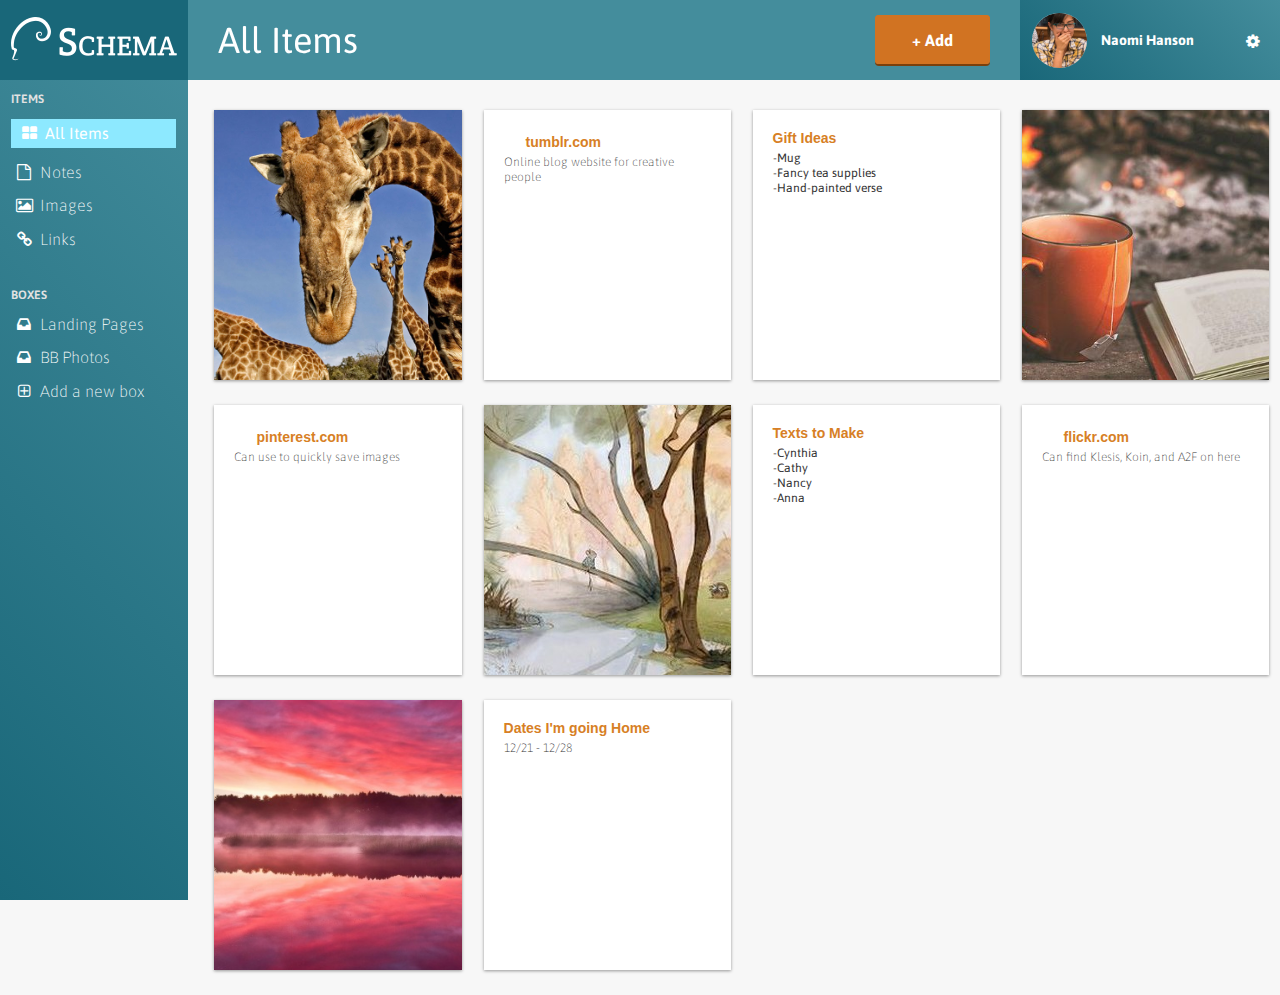
==== commit bdd481fb: "Latest Version" ====
--- a/dashboard.html
+++ b/dashboard.html
@@ -177,8 +177,17 @@
    <script type="text/javascript">
      $(".menu").dropit();
      $("#menu").click(function(){
-     	$("#left-nav").toggleClass("open", 200);
-     });
+      	$("#left-nav").toggleClass("open", 200);
+      });
+     // $("#menu").click(function(event){
+     // 	event.stopPropagation();
+     // 	$("#left-nav").toggleClass("open", 200);
+     // });
+     // $(document).click( function(){
+     // 	$('#left-nav').hide();
+     // });
+            
+                
    </script>
 </body>
 </html>--- a/css/style.css
+++ b/css/style.css
@@ -50,30 +50,34 @@
 	color: #000000;
 	font-weight: regular;
 	} 
-.top-nav {
- 	height: 100%;
- 	width: 280px;
+header .one-third {
+	width: 40%;
+}
+ .top-nav {
+ 	height: 100vh;
+ 	width: 140px;
  	color: #FFFFFF;
    background: #196779; /* Old browsers */
    background: -moz-linear-gradient(45deg,  #196779 0%, #448d9c 100%); /* FF3.6-15 */
    background: -webkit-linear-gradient(45deg,  #196779 0%,#448d9c 100%); /* Chrome10-25,Safari5.1-6 */
    background: linear-gradient(45deg,  #196779 0%,#448d9c 100%); /* W3C, IE10+, FF16+, Chrome26+, Opera12+, Safari7+ */
    filter: progid:DXImageTransform.Microsoft.gradient( startColorstr='#196779', endColorstr='#448d9c',GradientType=1 ); /* IE6-9 fallback on horizontal gradient */
-   float:left;
+   float:right;
    position: fixed;
+   right: 0;
    display:block;
    -webkit-transition: all 0.3s ease-in-out;
    -moz-transition: all 0.3s ease-in-out;
    -o-transition: all 0.3s ease-in-out;
    transition: all 0.3s ease-in-out;
-   transform: translate(-280px,0);
-     -webkit-transform: translate(-280px,0); /** Chrome & Safari **/
-     -o-transform: translate(-280px,0); /** Opera **/
-     -moz-transform: translate(-280px,0); /** Firefox **/
+   transform: translate(140px,0);
+     -webkit-transform: translate(140px,0); /** Chrome & Safari **/
+     -o-transform: translate(140px,0); /** Opera **/
+     -moz-transform: translate(140px,0); /** Firefox **/
  }
 .top-nav.open {
    display:block;
-   width:100px;
+   width:140px;
    -webkit-transition: all 0.3s ease-in-out;
    -moz-transition: all 0.3s ease-in-out;
    -o-transition: all 0.3s ease-in-out;
@@ -84,6 +88,22 @@
      -moz-transform: translate(0,0); /** Firefox **/
      z-index: 100;
  }
+ .top-nav .items {
+   padding:0 6%;
+ }
+ .top-nav .items ul {
+   margin:0 0 40px;
+   padding:0;
+ }
+ .top-nav .items ul li {
+   list-style-type: none;
+   margin-bottom: 15px;
+ }
+ .top-nav .items ul li a {
+   color:#FFFFFF;
+   text-decoration: none;
+   font-weight: 100;
+ }
 .hamburger {
  	position:fixed;
    z-index: 1000;
@@ -93,9 +113,39 @@
    font-size: 22px;
    padding: 10px 15px;
    border-radius: 4px;
-   left: 5px;
    top: 15px;
- }
+   right: 10px;
+ }
+header .top-nav ul > li {
+	list-style-type: none;
+	display: inline;
+	margin: 0 20px 0 0;
+}
+header .top-nav ul > li.btn-outline {
+	padding: 10px 15px;
+	background: #D17322;
+	border: 2px solid #D17322;
+	border-radius: 4px; 
+	box-shadow: 0px 2px 0px 0px #79400D;
+	width: 126px;
+    margin: auto auto auto 25px;
+    padding: 10px 30px;
+}
+
+header .top-nav ul > li.btn-outline:hover {
+	background: #79400D;
+	border: 2px solid #79400D;
+}
+header .top-nav ul > li > a {
+	color: #FFFFFF;
+	text-decoration: none;
+}
+header .top-nav ul > li.btn-outline:hover > a {
+	color: #34495E;
+}
+header .sign-in-up {
+	font-weight: bold;
+}
 header .site-logo {
 	position: relative;
 	top:-5px;
@@ -109,14 +159,21 @@
 	background: #196779; /* Old browsers */
 	background: -moz-linear-gradient(45deg,  #196779 0%, #448d9c 100%); /* FF3.6-15 */
 	background: -webkit-linear-gradient(45deg,  #196779 0%,#448d9c 100%); /* Chrome10-25,Safari5.1-6 */
-	background: linear-gradient(45deg,  #196779 0%,#448d9c 100%); /* W3C, IE10+, FF16+, Chrome26+, Opera12+, Safari7+ */
-	filter: progid:DXImageTransform.Microsoft.gradient( startColorstr='#196779', endColorstr='#448d9c',GradientType=1 ); /* IE6-9 fallback on horizontal gradient */
+	filter: progid:DXImageTransform.Microsoft.gradient( startColorstr='#196779', endColorstr='#448d9c',GradientType=1 ); /* IE6-9 fallback on horizontal gradient */ 
 }
 header nav .container > .one-third {
 	float: right;
 }
-header nav .container > .homepage-menu, header nav .container > .logo {
+header nav .container > .homepage-menu {
 	float: left;
+	display: none;
+}
+header nav .container > .onboarding {
+	display: none;
+}
+header nav .container > .logo {
+	float: left;
+	width: 30%;
 }
 header nav ul {
 	display: inline;
@@ -161,6 +218,7 @@
 }
 header nav a > img {
 	margin: 25px 0 0 0;
+	width: 120px;
 }
 header .hero {
 	text-align: center;
@@ -227,7 +285,6 @@
 	list-style-type: none;
 	display: inline-block;
 }
-
 .square {
   position: absolute;
   width: 100%; 
@@ -519,6 +576,7 @@
    border-radius: 4px;
    left: 5px;
    top: 15px;
+   right: auto;
  }
  .dashboard .left-nav .site-logo {
    padding:16.5px 0 16.5px 40px;
@@ -723,14 +781,28 @@
    overflow: hidden;
    padding:20px;
  }
- .item-box > img {
+ /*.item-box > img {
    position:absolute;
    height:100%;
    width:auto;
    top:0;
    left:0;
    right:0;
- }
+ }*/
+ .item-box > img {
+ 	min-height: 100%;
+	  min-width: 100%;
+	  width: auto;
+	  height: auto;
+	  max-width: 250%;
+	  max-height: 250%;
+	  display: block;
+	  position: relative;
+	  top: 50%;
+	  left: 50%;
+	  transform: translate(-50%, -50%);
+ }
+
  .item-box h2 {
  	color: #D77F25;
    font-family: 'Lato', Helvetica, Arial, sans-serif;
@@ -786,15 +858,99 @@
    }
  }
 
+/* SMALLER TABLETS */
  /* Moving the .settings from the .left-nav to header */
  @media (min-width: 690px) {
+ 	header nav .container {
+ 		z-index: 1000;
+ 	}
+ 	header .top-nav .one-third {
+ 		display: none;
+ 	}
+ 	.top-nav {
+ 		position: relative;
+ 		height: 30px;
+ 		width: 100vw;
+ 		/* Permalink - use to edit and share this gradient: http://colorzilla.com/gradient-editor/#196779+0,448d9c+100 */
+	   background: #196779; /* Old browsers */
+	   background: -moz-linear-gradient(90deg,  #196779 0%, #448d9c 116%); /* FF3.6-15 */
+	   background: -webkit-linear-gradient(90deg,  #196779 0%,#448d9c 116%); /* Chrome10-25,Safari5.1-6 */
+	   background: linear-gradient(90deg,  #196779 0%,#448d9c 115%); /* W3C, IE10+, FF16+, Chrome26+, Opera12+, Safari7+ */
+	   filter: progid:DXImageTransform.Microsoft.gradient( startColorstr='#196779', endColorstr='#448d9c',GradientType=1 ); /* IE6-9 fallback on horizontal gradient */
+ 		float:none;
+ 		transform: translate(0px,-30px);
+		-webkit-transform: translate(0px,-30px); /** Chrome & Safari **/
+		-o-transform: translate(0x,-30px); /** Opera **/
+		-moz-transform: translate(0px,-30px); /** Firefox **/
+		z-index: 0;
+		top: -30px;
+ 	}
+ 	.top-nav.open {
+ 		position: relative;
+	   height: 30px;
+	   width:100vw;
+ 		/* Permalink - use to edit and share this gradient: http://colorzilla.com/gradient-editor/#196779+0,448d9c+100 */
+	   background: #196779; /* Old browsers */
+	   background: -moz-linear-gradient(90deg,  #196779 0%, #448d9c 116%); /* FF3.6-15 */
+	   background: -webkit-linear-gradient(90deg,  #196779 0%,#448d9c 116%); /* Chrome10-25,Safari5.1-6 */
+	   background: linear-gradient(90deg,  #196779 0%,#448d9c 115%); /* W3C, IE10+, FF16+, Chrome26+, Opera12+, Safari7+ */
+	   filter: progid:DXImageTransform.Microsoft.gradient( startColorstr='#196779', endColorstr='#448d9c',GradientType=1 ); /* IE6-9 fallback on horizontal gradient */
+	   -webkit-transition: all 0.3s ease-in-out;
+	   -moz-transition: all 0.3s ease-in-out;
+	   -o-transition: all 0.3s ease-in-out;
+	   transition: all 0.3s ease-in-out;
+	   transform: translate(0,0);
+	     -webkit-transform: translate(0,0); /** Chrome & Safari **/
+	     -o-transform: translate(0,0); /** Opera **/
+	     -moz-transform: translate(0,0); /** Firefox **/
+	     z-index: 1;
+	 }
+	 .top-nav .items {
+	 	position: absolute;
+		width: 100%; 
+		height: 100%;
+		padding: 0;
+		display: none;
+		}
+	.top-nav.open .items {
+		display: block;
+	}
+	.top-nav .items ul {
+		text-align: center; 
+		padding-top: 0;
+		padding-left: 10%;
+		}
+	 .top-nav .items ul li {
+	 	display: inline;
+	 	margin-right: 50px;
+	 }
+	.hamburger {
+	 	position:relative;
+	   z-index: 1000;
+	   background: rgba(0,0,0,0);
+	   color:#FFF;
+	   text-decoration: none;
+	   font-size: 22px;
+	   padding: 10px 15px;
+	   border-radius: 4px;
+	   top: 23.5px;
+	   left: 45%;
+	   right: auto;
+	   top: -56px;
+	 }
+ 	header nav a > img {
+ 		width: auto;
+ 	}
+ 	header nav .container > .onboarding {
+ 		display: block;
+ 	}
  	.dashboard header .right-block .settings {
  		display: block;
  	}
  	.dashboard .left-nav .settings {
  		display: none;
  	}
- .dashboard header .middle-block {
+ 	.dashboard header .middle-block {
  	margin-right: 290px;
  	}
  }
@@ -895,6 +1051,9 @@
 
 /* LAPTOPS AND DESKTOPS */
 @media (min-width: 992px) {
+	.top-nav.open {
+		display: none;
+	}
 	.container {
 		width: 970px;
 	}
@@ -909,6 +1068,20 @@
 	}
 	.logo {
 		width: 20%;
+	}
+	header .top-nav {
+		display: none;
+	}
+	header nav .container > .homepage-menu {
+		float: left;
+		display: block;
+		width: 35%;
+	}
+	header nav .container > .logo {
+		width: 20%;
+	}
+	header nav .container > .onboarding {
+		width: 22.5%;
 	}
 	.homepage-menu {
 		width: 38%;
